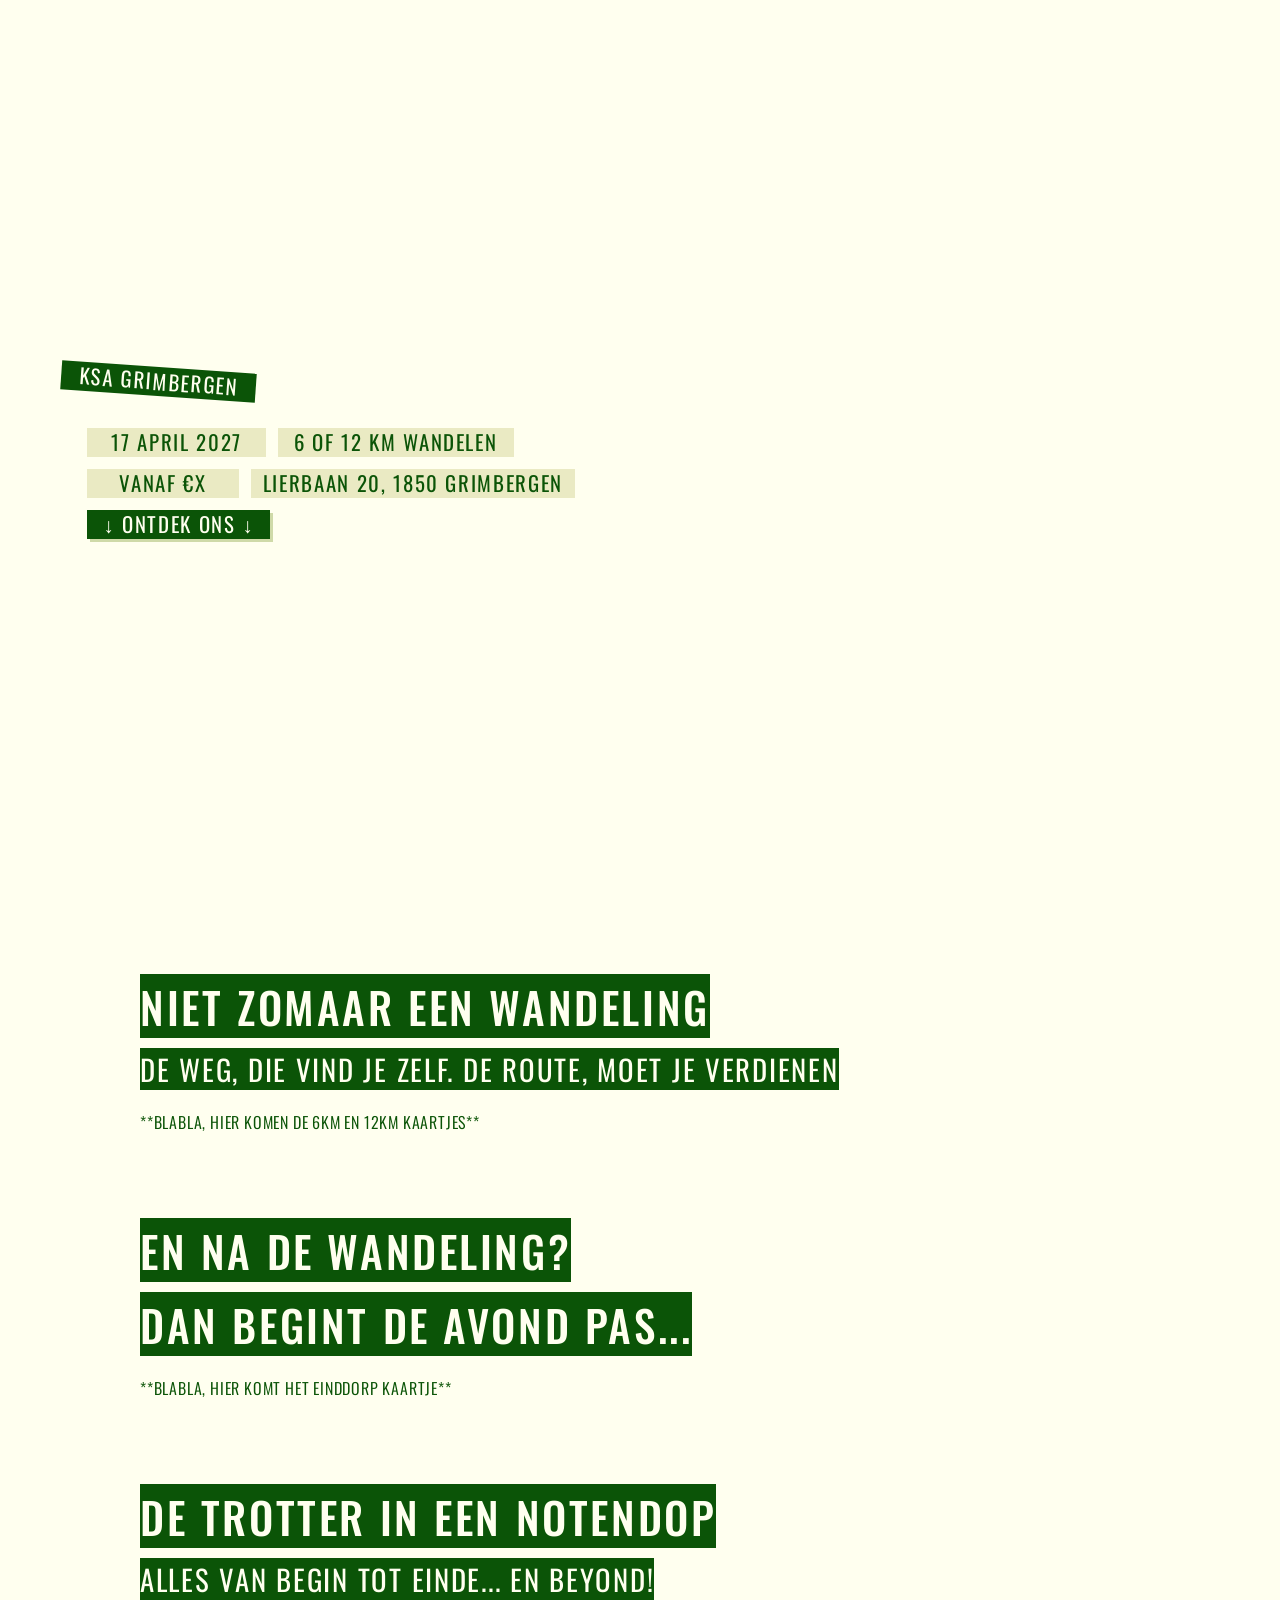
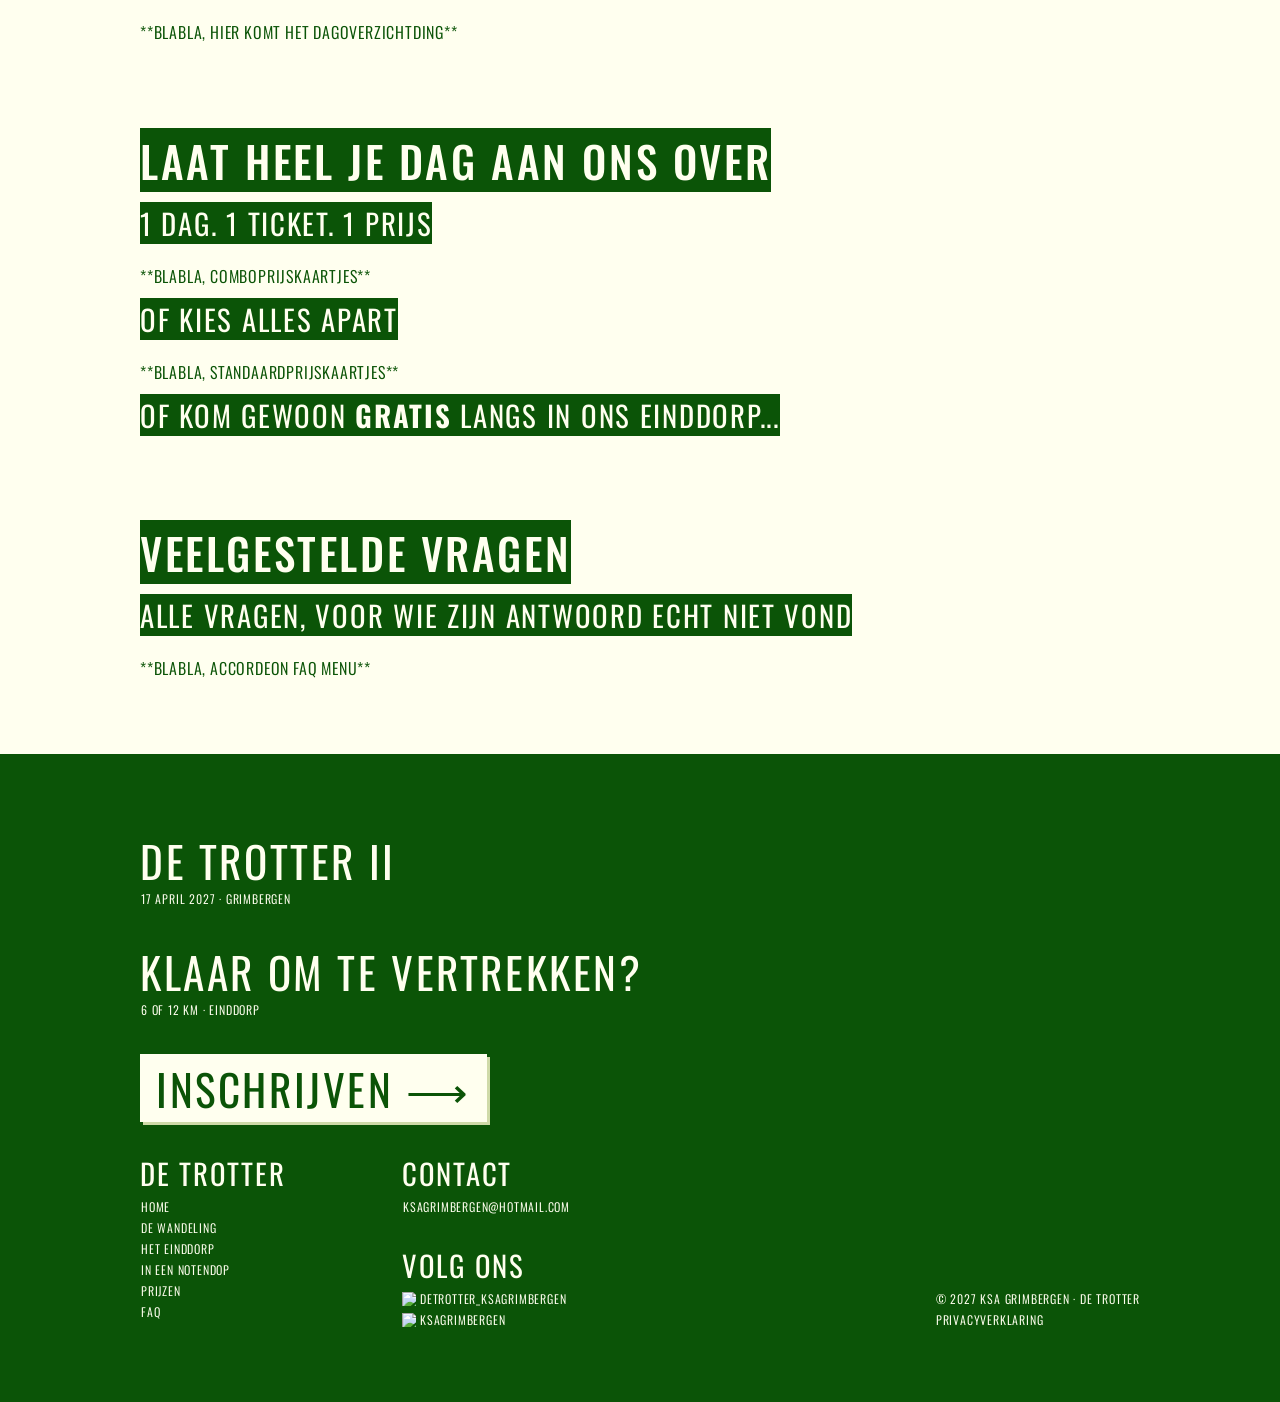
==== home.html @ c436c128 "Update home.html" ====
<!DOCTYPE html>
<html lang="nl">

<head>
	<!-- Google tag (gtag.js) -->
<!--
	<script async src="https://www.googletagmanager.com/gtag/js?id=G-X63PJ9KTJ5"></script>
	<script>
		window.dataLayer = window.dataLayer || [];
		function gtag(){dataLayer.push(arguments);}
		gtag('js', new Date());
		gtag('config', 'G-X63PJ9KTJ5');

		document.addEventListener("click", function (event) {
			const link = event.target.closest("[data-track]");
			if (!link || typeof gtag !== "function") return;
			gtag("event", "button-click", {
				button_name: link.dataset.track, 
				link_url: link.href || "",
				page_path: window.location.pathname
			});
		});
	</script>
-->

	<!-- PostHog analytics --> 
	<script>
    !function(t,e){var o,n,p,r;e.__SV||(window.posthog && window.posthog.__loaded)||(window.posthog=e,e._i=[],e.init=function(i,s,a){function g(t,e){var o=e.split(".");2==o.length&&(t=t[o[0]],e=o[1]),t[e]=function(){t.push([e].concat(Array.prototype.slice.call(arguments,0)))}}p||((p=t.createElement("script")).type="text/javascript",p.crossOrigin="anonymous",p.async=!0,p.src=s.api_host.replace(".i.posthog.com","-assets.i.posthog.com")+"/static/array.js",p.onerror=function(){p=null},(r=t.getElementsByTagName("script")[0]).parentNode.insertBefore(p,r));var u=e;for(void 0!==a?u=e[a]=[]:a="posthog",u.people=u.people||[],Object.defineProperty(u,"toString",{configurable:!0,enumerable:!0,writable:!0,value:function(t){var e="posthog";return"posthog"!==a&&(e+="."+a),t||(e+=" (stub)"),e}}),Object.defineProperty(u.people,"toString",{configurable:!0,enumerable:!0,writable:!0,value:function(){return u.toString(1)+".people (stub)"}}),o="du fu pu gu bu init Vu Gu zu Uu Ku el Wu Xu qu rc oc ac lc uc cc capture getExtension Qu cu fc calculateEventProperties dc register register_once register_for_session unregister unregister_for_session bc Bu gc getFeatureFlag getFeatureFlagPayload getFeatureFlagResult getAllFeatureFlags isFeatureEnabled reloadFeatureFlags updateFlags updateEarlyAccessFeatureEnrollment getEarlyAccessFeatures on onFeatureFlags onSurveysLoaded onSessionId getSurveys getActiveMatchingSurveys onActiveMatchingSurveysChanged renderSurvey displaySurvey cancelPendingSurvey canRenderSurvey canRenderSurveyAsync identify setPersonProperties unsetPersonProperties group resetGroups setPersonPropertiesForFlags resetPersonPropertiesForFlags setGroupPropertiesForFlags resetGroupPropertiesForFlags reset wc shutdown setIdentity clearIdentity get_distinct_id getGroups get_session_id get_session_replay_url alias set_config startSessionRecording stopSessionRecording sessionRecordingStarted captureException addExceptionStep captureLog startExceptionAutocapture stopExceptionAutocapture loadToolbar get_property getSessionProperty mc ec createPersonProfile setInternalOrTestUser yc Su wu opt_in_capturing opt_out_capturing ku has_opted_in_capturing has_opted_out_capturing get_explicit_consent_status is_capturing clear_opt_in_out_capturing Yu debug il Os getPageViewId captureTraceFeedback captureTraceMetric Ou".split(" "),n=0;n<o.length;n++)g(u,o[n]);e._i.push([i,s,a])},e.__SV=1)}(document,window.posthog||[]);
    posthog.init('phc_pk2bWUbnzvvGh9Z8HuQPGtAU9i7Ty2rG9Jwxppvdx5bJ', {
			api_host: 'https://eu.i.posthog.com',
			defaults: '2026-05-30',
			person_profiles: 'identified_only', // or 'always' to create profiles for anonymous users as well
			cookieless_mode: 'on_reject',
			opt_out_capturing_by_default: true,
			})
	</script>

	<meta charset="UTF-8">
	<meta name="viewport" content="width=device-width, initial-scale=1.0">
	<title>Homepage</title>
	<link rel="icon" type="image/x-icon" href="Afbeeldingen/De_Trotter_favicon(2).png">

	<link rel="preconnect" href="https://fonts.googleapis.com">
	<link rel="preconnect" href="https://fonts.gstatic.com" crossorigin>
	<link href="https://fonts.googleapis.com/css2?family=Oswald:wght@200..700&display=swap" rel="stylesheet">

	<link rel="stylesheet" href="styles.css?v=0.5.0">
	<script src="script.js?v=0.5.0" defer></script>
	<script src="cookie-content.js?v=0.5.4" defer></script>
</head>

<body>
	<a class="inschrijven-a header" href="" data-track="inschrijven">
		<button>
			<h2 class="inschrijven header">Inschrijven &#10230;</h2>
		</button>
	</a>

	<div class="hero" id="home">
		<div class="hero-text">
			<div class="hero-titel">
				<img class="trotter-titel" src="Afbeeldingen/De_Trotter_II_titel.png" alt="">
				<h3 class="ksa-grimbergen">KSA Grimbergen</h3>
			</div>
			<div class="hero-info">
				<div class="info-row">
					<h3 class="datum">17 April 2027</h3>
					<h3 class="afstand">6 of 12 km wandelen</h3>
				</div>
				<div class="info-row">
					<h3 class="prijs">vanaf €X</h3>
					<h3 class="adres">Lierbaan 20, 1850 Grimbergen</h3>
				</div>
				<div class="info-row">
					<a class="ontdek-ons-a" href="#wandeling" data-track="ontdek_meer">
							<button>
							<h3 class="ontdek-ons">&#8595; Ontdek ons &#8595;</h3>
						</button>
					</a>
				</div>
			</div>
		</div>
		<img class="hero-illustration" src="Afbeeldingen/De_Trotter_illustration.png" alt="">
	</div>
	
	<div class="outer-container">
		<h2 id="wandeling">Niet zomaar een wandeling</h2>
		<h4>De weg, die vind je zelf. De route, moet je verdienen</h4>
    <p>**blabla, hier komen de 6km en 12km kaartjes**</p>
		<div class="wandeling"></div>
		<div class="spacing"></div>

		<h2 id="einddorp">En na de wandeling?</h2>
    <h2>Dan begint de avond pas...</h2>
		<p>**blabla, hier komt het einddorp kaartje**</p>
		<div class="spacing"></div>

    <h2 id="planning">De trotter in een notendop</h2>
    <h4>Alles van begin tot einde... en beyond!</h4>
    <p>**blabla, hier komt het dagoverzichtding**</p>
    <div class="spacing"></div>

    <h2 id="prijzen">Laat heel je dag aan ons over</h2>
    <h4>1 dag. 1 ticket. 1 prijs</h4>
    <p>**blabla, comboprijskaartjes**</p>
    <h4>Of kies alles apart</h4>
    <p>**blabla, standaardprijskaartjes**</p>
    <h4>Of kom gewoon <span style="font-weight: 800">gratis</span> langs in ons einddorp...</h4>
    <div class="spacing"></div>

    <h2 id="faq">Veelgestelde vragen</h2>
    <h4>Alle vragen, voor wie zijn antwoord echt niet vond</h4>
    <p>**blabla, accordeon FAQ menu**</p>
	</div>

	<div class="footer" id="footer">
		<div class="outer-container">
			<h2 class="footer-title top">De Trotter II</h2>
			<p class="s" style="margin-top: -12px">17 april 2027 &#8729; Grimbergen</p>

      <h2 class="footer-title">Klaar om te vertrekken?</h2>
      <p class="s" style="margin-top: -12px">6 of 12 km &#8729; Einddorp</p>

      <a class="inschrijven-a" href="" data-track="inschrijven" style="margin-top: 36px;">
				<button style="background-color: var(--fill-2);">
					<h2 class="inschrijven">Inschrijven &#10230;</h2>
				</button>
			</a>

			<div class="footer-container">
				<div class="nav-menu">
					<h4>De Trotter</h4>
					<a href="#home">
						<p class="s">Home</p>
					</a>
					<a href="#wandeling">
						<p class="s">De Wandeling</p>
					</a>
					<a href="#einddorp">
						<p class="s">Het Einddorp</p>
					</a>
					<a href="#planning">
						<p class="s">In Een Notendop</p>
					</a>
					<a href="#prijzen">
						<p class="s">Prijzen</p>
					</a>
					<a href="#faq">
						<p class="s">FAQ</p>
					</a>
				</div>
				
				<div class="contact">
					<h4>Contact</h4>
					<a href="mailto:ksagrimbergen@hotmail.com?subject=De Trotter - Contact via website" target="_blank">
						<p class="s">ksagrimbergen@hotmail.com</p>
					</a>
				</div>

				<div class="volg-ons">
					<h4>Volg ons</h4>
					<a href="https://www.instagram.com/detrotter_ksagrimbergen" target="_blank">
						<img class="icon" src="Icons/instagram.png" alt="instagram logo">
						<p class="s" style="display:inline">detrotter_ksagrimbergen</p>
					</a>
					<a href="https://www.facebook.com/ksagrimbergen" target="_blank">
						<img class="icon" src="Icons/facebook.png" alt="facebook logo">
						<p class="s" style="display:inline">ksagrimbergen</p>
					</a>
				</div>

				<div class="footnote">
					<p class="s" style="margin-top: 0">&#169; 2027 KSA Grimbergen &#8729; De Trotter</p>
					<a href="https://occaaa.github.io/de-trotter/privacyverklaring" target="">
						<p class="s">privacyverklaring</p>
					</a>
				<!--
					<a href="https://www.ksagrimbergen.be" target="_blank">
						<p class="s">ksagrimbergen.be</p>
					</a>
				
					<a href="https://occaaa.github.io/de-trotter/" target="">
						<p class="s">detrotter.be/teaserpage</p>
					</a>
				-->
				</div>
			</div>
		</div>
	</div>

	<div class="cookie-banner" id="cookie-banner" role="dialog" aria-labelledby="cookie-titel" aria-describedby="cookie-description" hidden>
		<div class="cookie-banner_content">
			<h3 class="cookie-titel" id="cookie-titel">Tijd voor cookies!</h3>
			<p class="s" id="cookie-description">
				Met jouw toestemming gebruiken we PostHog om websitebezoeken en interacties te meten en zo een betere ervaring te bieden aan iedereen.
			</p>
			<a href="privacy.html"><p class="s">Lees onze privacyverklaring &#10230;</p></a>
			<div class="cookie-banner_actions">
				<button class="cookie-accept" id="cookie-accept">
					<h3>Alles aanvaarden</h3>
				</button>
				<button class="cookie-reject" id="cookie-reject">
					<h3>Weigeren</h3>
				</button>
			</div>
		</div>
	</div>
</body>
</html>
---- styles.css ----
:root {
  font-size: clamp(14px, 2vw, 16px);

  --fill-1: #ffffff;
  --fill-2: #ffffef;
  --fill-3: #EAEAC3;

  --text-1: #202020;
  --text-2: #404040;
  --text-3: #808080;
  --text-4: #B0B0B0;
  --text-5: #D0D0D0;

  --accent-1: #0B5407;
  --accent-2: #cfdaa8;

  --trans-time-slow: 600ms ease-in-out;
  --trans-time-med: 300ms ease-in-out;
  --trans-time-fast: 200ms ease-in-out;

  /* Fluid font sizes using clamp() */
  --font-size-s: clamp(0.65rem, 1.5vw, 0.75rem);
  --font-size-p: clamp(0.9rem, 2vw, 1rem);
  --font-size-h6: clamp(1.1rem, 3vw, 1.333rem);
  --font-size-h5: clamp(1.4rem, 4vw, 1.777rem);
  --font-size-h4: clamp(1.3rem, 4vw, 1.8rem);
  --font-size-h3: clamp(1.1rem, 2.4vw, 1.3rem);
  --font-size-h2: clamp(1.9rem, 5vw, 2.7rem);
  --font-size-h1: clamp(3rem, 8vw, 5rem);

  /* Letter spacing */
  --letter-spacing-s: 0.03rem;
  --letter-spacing-p: 0.05rem;
  --letter-spacing-h6: 0.07rem;
  --letter-spacing-h5: 0.06rem;
  --letter-spacing-h4: 0.06em;
  --letter-spacing-h3: 0.08em;
  --letter-spacing-h2: 0.06em;
  --letter-spacing-h1: 0.02rem;

  /* Line heights */
  --line-height-s: 1.4;
  --line-height-p: 1.6;
  --line-height-h6: 1.3;
  --line-height-h5: 1.3;
  --line-height-h4: 1.2;
  --line-height-h3: 1.2;
  --line-height-h2: 1.2;
  --line-height-h1: 1.1;
}

html {
  scroll-behavior: smooth;
}

body {
	margin: 0;
	background-color: #ffffef;
}

.outer-container {
	position: relative;
	width: 80vw;
	min-height: 100px;
	max-width: 1000px;
	margin: 0 auto;
	padding: 64px 0;
}

h2, h4 {
	display: block;
}

h2 {
	display: inline;
	width: fit-content;
	font-family: 'Oswald';
	font-weight: 500;
	font-size: var(--font-size-h2);
	letter-spacing: var(--letter-spacing-h2);
	color: var(--fill-2);
	background-color: var(--accent-1);
	text-transform: uppercase;
}

h3 {
  display: block;
  width: fit-content;
  font-family: 'Oswald', sans-serif;
  font-weight: 400;
  font-size: var(--font-size-h3);
  letter-spacing: var(--letter-spacing-h3);
  line-height: var(--line-height-h3);
  margin: 0;
  color: var(--accent-1);
  background-color: var(--fill-3);
  text-transform: uppercase;
}

h4, button, #days, #hours, #minutes {
	display: inline;
	width: fit-content;
	font-family: 'Oswald';
	font-weight: 400;
	font-size: var(--font-size-h4);
	letter-spacing: var(--letter-spacing-h4);
	color: var(--fill-2);
	background-color: var(--accent-1);
	text-transform: uppercase;
}

h2::before, h4::before,
h2::after, h4::after {
  content: "";
  display: block;
	margin-bottom: 10px;
}

button {
	border: none;
	cursor: pointer;
	transition: var(--trans-time-fast);
	padding: 2px 16px;
	box-shadow: 3px 3px 0 var(--accent-2);
}

button:hover {
	transform: translate(3px, 3px);
	box-shadow: 1px 1px;
}

a {
	display: block;
	width: fit-content;
	text-decoration: none;
	border: none;
}

p {
	display: block;
	width: fit-content;
	font-family: 'Oswald';
	font-weight: 350;
	font-size: var(--font-size-p);
	letter-spacing: var(--letter-spacing-p);
	margin: 0;
	margin-top: 20px;
	margin-bottom: 10px;
	color: var(--accent-1);
	text-transform: uppercase;
}

p.s {
	font-size: var(--font-size-s);
	margin-top: -6px;
	margin-left: 1px;
}

.icon {
	width: 14px;
	height: 14px;
}

.spacing {
	width: 100%;
	height: 64px;
}

@media (max-width: 500px) {
	.spacing {
		height: 48px;
	}
}

.hero {
	position: relative;
	display: grid;
	grid-template-columns: 3fr 2fr;
	width: 100vw;
	min-height: calc(100svh);
	max-width: 1800px;
	max-height: 60vw;
	margin: auto;
}

@media (max-width: 1200px) {
	.hero {
		grid-template-columns: 1fr 1fr;
	}
}

@media (max-width: 800px) {
	.hero {
		grid-template-columns: 1fr;
		max-height: 180vw;
	}
}

.hero-text {
	margin: auto 8%;
	align-self: center;
}

.hero-titel {
	width: 120%;
	height: auto;
}

@media (max-width: 800px) {
	.hero-titel {
		width: 100%;
	}

	.hero-text {
		align-self: end;
		margin-bottom: -120px;
	}
}

.trotter-titel {
	width: 100%;
	height: auto;
}

.ksa-grimbergen {
	rotate: 4deg;
	padding: 2px 18px;
	margin-top: -12px;
	margin-right: 10%;
	justify-self: right;
	color: var(--fill-2);
	background-color: var(--accent-1);
}

.hero-info {
	display: grid;
	grid-template-columns: max-content;
	gap: 12px;
	margin-left: 4%;
	margin-top: 32px;
	align-items: center;
	justify-content: left;
}

.info-row {
	display: grid;
	grid-template-columns: max-content max-content;
	gap: 12px;
}

@media (max-width: 1200px) {
	.info-row {
		grid-template-columns: max-content;
	}
}

.datum, .afstand, .prijs, .adres {
	flex: 0 0 auto;
	width: max-content;
	color: var(--accent-1);
	background-color: var(--fill-3);
}

.datum {
	padding: 2px 24px;
}

.afstand {
	padding: 2px 16px;
	/*color: transparent;			/*moet in de finale versie weg*/
	/*user-select: none;			/*finale: weg*/
}

.prijs {
	padding: 2px 32px;
	/*color: transparent;			/*moet in de finale versie weg*/
	/*user-select: none;			/*finale: weg*/
}

.adres {
	padding: 2px 12px;
}

.ontdek-ons {
	margin: 0;
	letter-spacing: var(--letter-spacing-h3);
	color: var(--fill-2);
	background-color: var(--accent-1);
}

/*.ontdek-ons-a {
	position: absolute;
	justify-self: center;
	bottom: 8px;
}*/

.hero-illustration {
	z-index: -1;
	width: 100%;
	margin-right: 0;
	margin-left: auto;
	margin-bottom: 0;
	margin-top: auto;
}

#start, #home, #wandeling, #einddorp, #planning, #prijzen, #faq {
	scroll-margin-top: 80px;
}

.volg-ons a {
	display: flex;
	align-items: center;
	column-gap: 4px;
	margin-top: -6px;
	margin-bottom: 10px;
}

.volg-ons p {
	margin: 0 !important
}

.footer{
	position: relative;
	width: 100vw;
	min-height: 100px;
	margin: 0;
	background-color: var(--accent-1);
	color: var(--fill-2) !important;
}

.footer * {
	color: var(--fill-2) !important;
}

@media (max-width: 500px) {
	.outer-container.footer {
		padding: 0;
	}
}

.footer-title {
	font-weight: 400;
}

h2.footer-title::before {
	margin-top: 32px;
}

h2.footer-title.top::before {
	margin-top: 0;
}

.footer-container {
	margin-top: 32px;
	display: grid;
  grid-template-columns: 1fr 1fr 2fr;
	grid-template-rows: 1fr 1fr; /*moet 1fr 1fr zijn bij finale*/
	column-gap: 24px;
	row-gap: 0;       /*moet 24px zijn bij finale versie*/
}

h2.inschrijven {
	color: var(--accent-1) !important;
	background-color: var(--fill-2);
	font-weight: 400;
}

h2.inschrijven.header {
	color: var(--fill-2) !important;
	background-color: var(--accent-1);
}

.inschrijven-a.header {
	position: fixed;
	top: 16px;
	right: 32px;
	opacity: 0; 
	pointer-events: none;
	transform-origin: right top;
	transform: scale(0.6);
	box-shadow: 6px 6px 12px rgba(0, 0, 0, 0.2);
	transition: opacity var(--trans-time-fast);
	z-index: 999;
}

.inschrijven-a.header.is-visible {
  opacity: 1;
  pointer-events: auto;
}

h2.inschrijven::before, h2.inschrijven::after {
	margin-bottom: 0;
}

.nav-menu {
	/*display: none;		/*moet bij finale weg*/

	grid-column: 1;		/*moet wel bij finale*/
	grid-row: 1 / 3;
/**/
	margin-top: -12px;
}

.contact {
	grid-column: 2;   /*finale: moet 1 zijn*/
	grid-row: 1;      /*finale: moet 2 zijn*/
	margin-top: -12px;
}

.volg-ons {
	grid-column: 2;
	grid-row: 2;
	margin-top: -12px;
}

.footnote {
	grid-column: 3;
	grid-row: 2;
	align-self: end;
	justify-self: right;
	justify-items: right;
}

@media (max-width: 1000px) {
	.footer-container {
		grid-template-columns: 1fr 1fr;
		grid-template-rows: auto auto auto;
	}

	.footnote {
		grid-column: 1 / 3;
		grid-row: 3;
		justify-self: left;
		justify-items: left;
	}
}

@media (max-width: 500px) {
	.footer-container {
		grid-template-columns: 1fr;
		grid-template-rows: auto auto auto auto;
		row-gap: 12px;
	}	

	.nav-menu, .contact, .volg-ons, .footnote{
		grid-column: auto;
		grid-row: auto;
	}
}

.cookie-banner {
	position: fixed;
	z-index: 999;
	right: 32px;
	bottom: 16px;
	width: min(calc(100vw - 2*32px), 400px);
	display: flex;
	justify-content: center;
	box-shadow: 6px 6px 12px rgba(0, 0, 0, 0.15);
}

.cookie-banner[hidden] {
	display: none;
	pointer-events: none;
}

.cookie-banner_content {
	padding: 16px 24px;
	background-color: var(--accent-1);
	color: var(--fill-2);
}

.cookie-banner h2, .cookie-banner h3 {
	background-color: transparent;
	color: var(--fill-2);
}

.cookie-titel {
	transform: scale(1.20);
	transform-origin: left bottom;
	margin-top: 8px;
}

.cookie-banner p {
	margin-top: 12px;
	color: var(--fill-2);
}

.cookie-banner_actions {
	display: flex;
	flex-wrap: wrap;
	gap: 12px;
	margin-top: 16px;
}

.cookie-banner button.cookie-accept {
	background-color: var(--fill-2);
}

.cookie-banner button.cookie-accept h3 {
	color: var(--accent-1);
}

.cookie-banner button.cookie-reject {
	border: 1px solid var(--accent-2)
}
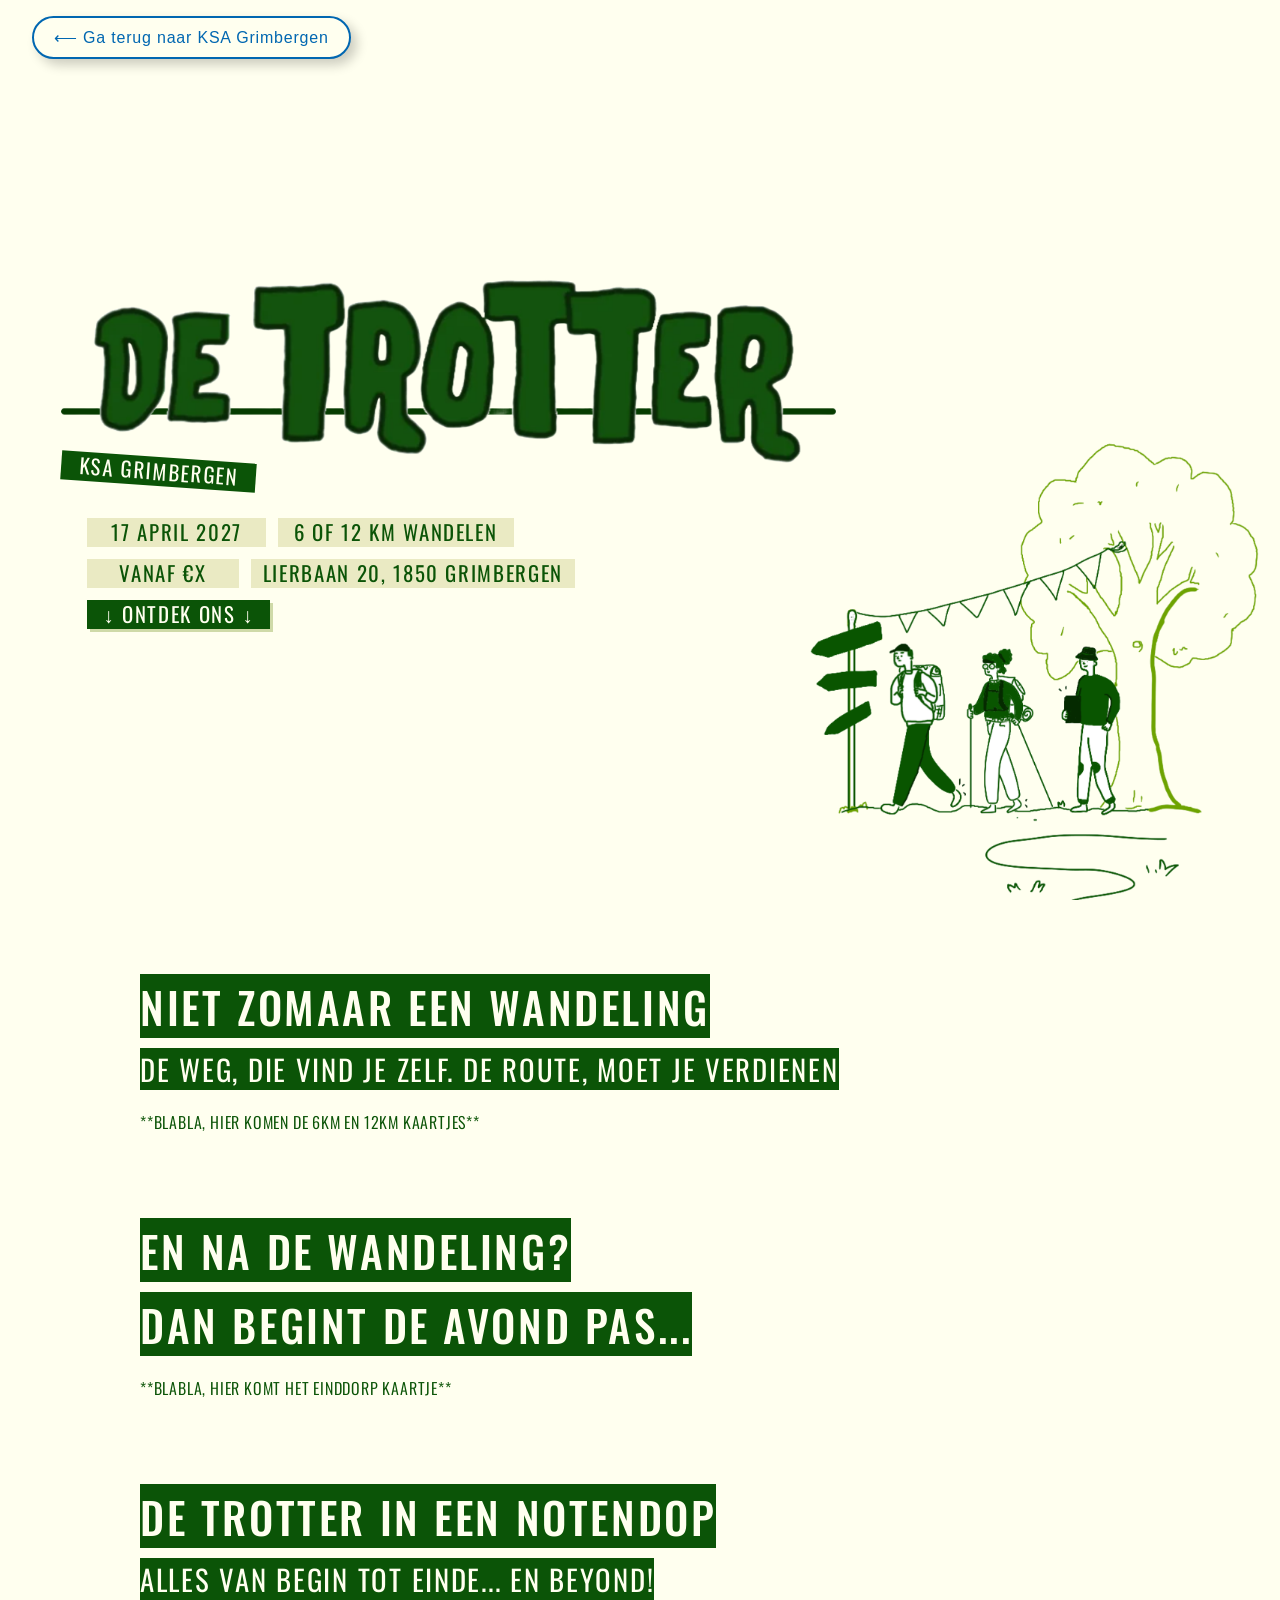
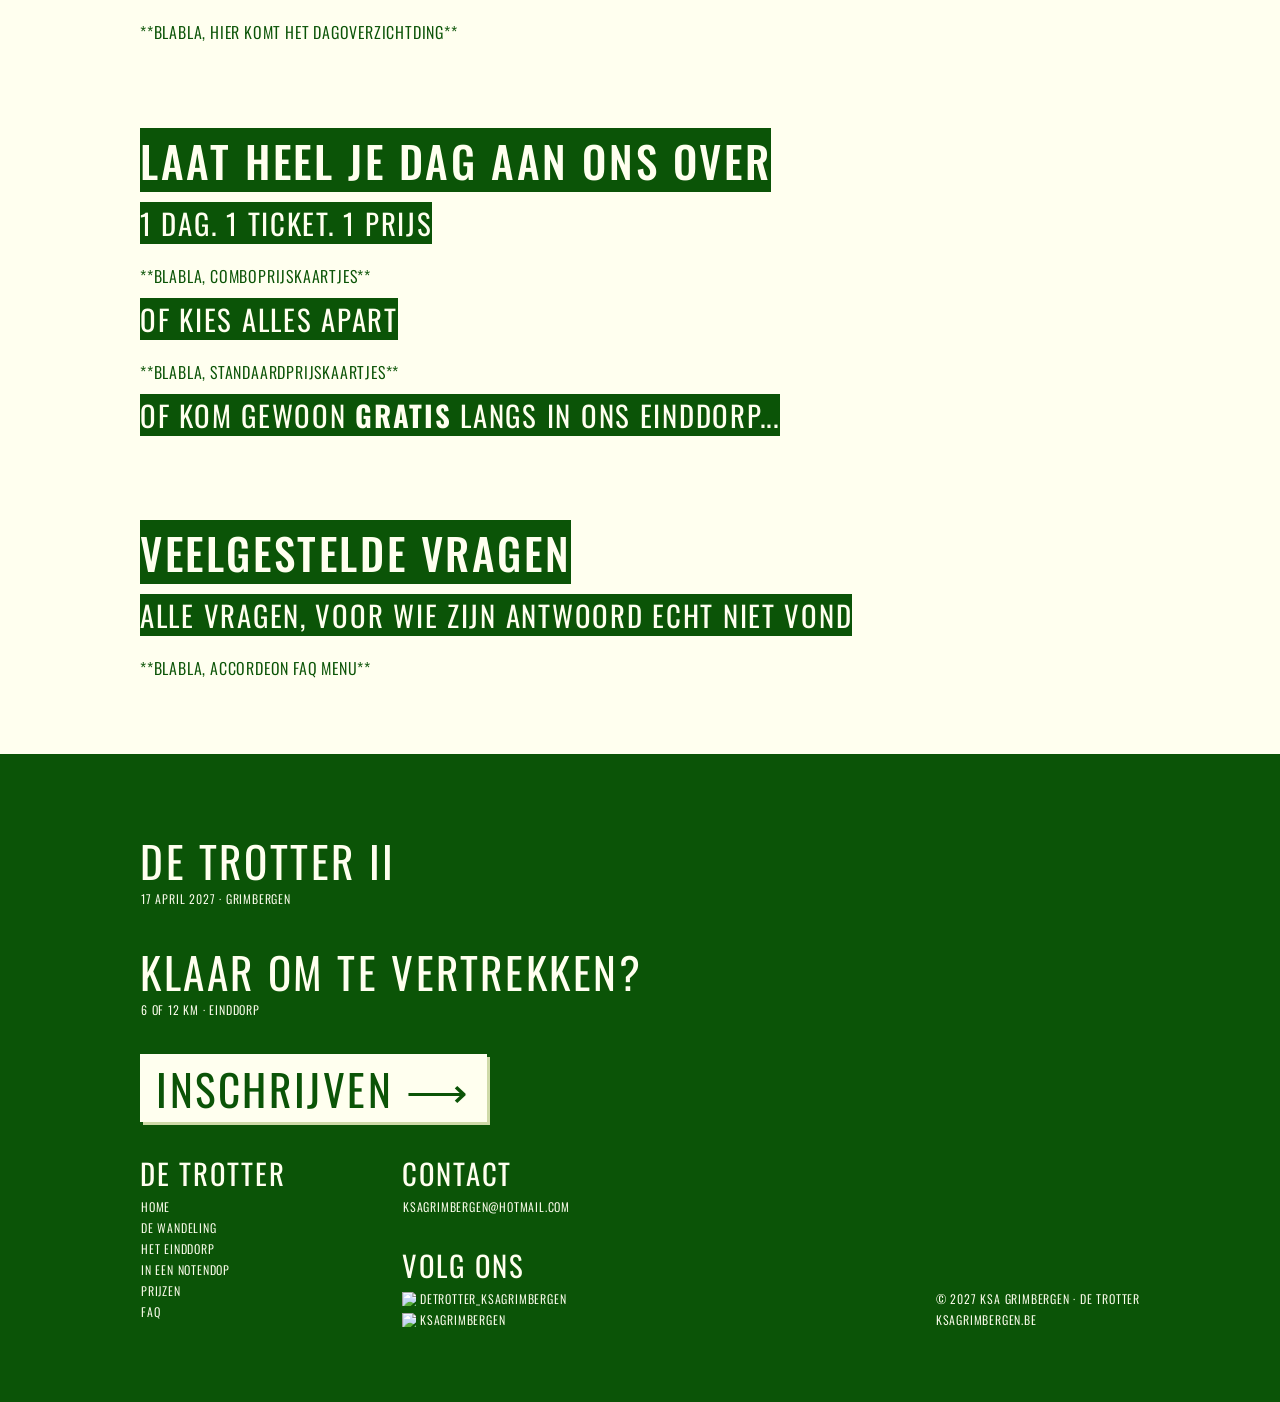
==== commit 3c958546: "Update home.html" ====
--- a/home.html
+++ b/home.html
@@ -1,40 +1,7 @@
 <!DOCTYPE html>
 <html lang="nl">
 
-<head>
-	<!-- Google tag (gtag.js) -->
-<!--
-	<script async src="https://www.googletagmanager.com/gtag/js?id=G-X63PJ9KTJ5"></script>
-	<script>
-		window.dataLayer = window.dataLayer || [];
-		function gtag(){dataLayer.push(arguments);}
-		gtag('js', new Date());
-		gtag('config', 'G-X63PJ9KTJ5');
-
-		document.addEventListener("click", function (event) {
-			const link = event.target.closest("[data-track]");
-			if (!link || typeof gtag !== "function") return;
-			gtag("event", "button-click", {
-				button_name: link.dataset.track, 
-				link_url: link.href || "",
-				page_path: window.location.pathname
-			});
-		});
-	</script>
--->
-
-	<!-- PostHog analytics --> 
-	<script>
-    !function(t,e){var o,n,p,r;e.__SV||(window.posthog && window.posthog.__loaded)||(window.posthog=e,e._i=[],e.init=function(i,s,a){function g(t,e){var o=e.split(".");2==o.length&&(t=t[o[0]],e=o[1]),t[e]=function(){t.push([e].concat(Array.prototype.slice.call(arguments,0)))}}p||((p=t.createElement("script")).type="text/javascript",p.crossOrigin="anonymous",p.async=!0,p.src=s.api_host.replace(".i.posthog.com","-assets.i.posthog.com")+"/static/array.js",p.onerror=function(){p=null},(r=t.getElementsByTagName("script")[0]).parentNode.insertBefore(p,r));var u=e;for(void 0!==a?u=e[a]=[]:a="posthog",u.people=u.people||[],Object.defineProperty(u,"toString",{configurable:!0,enumerable:!0,writable:!0,value:function(t){var e="posthog";return"posthog"!==a&&(e+="."+a),t||(e+=" (stub)"),e}}),Object.defineProperty(u.people,"toString",{configurable:!0,enumerable:!0,writable:!0,value:function(){return u.toString(1)+".people (stub)"}}),o="du fu pu gu bu init Vu Gu zu Uu Ku el Wu Xu qu rc oc ac lc uc cc capture getExtension Qu cu fc calculateEventProperties dc register register_once register_for_session unregister unregister_for_session bc Bu gc getFeatureFlag getFeatureFlagPayload getFeatureFlagResult getAllFeatureFlags isFeatureEnabled reloadFeatureFlags updateFlags updateEarlyAccessFeatureEnrollment getEarlyAccessFeatures on onFeatureFlags onSurveysLoaded onSessionId getSurveys getActiveMatchingSurveys onActiveMatchingSurveysChanged renderSurvey displaySurvey cancelPendingSurvey canRenderSurvey canRenderSurveyAsync identify setPersonProperties unsetPersonProperties group resetGroups setPersonPropertiesForFlags resetPersonPropertiesForFlags setGroupPropertiesForFlags resetGroupPropertiesForFlags reset wc shutdown setIdentity clearIdentity get_distinct_id getGroups get_session_id get_session_replay_url alias set_config startSessionRecording stopSessionRecording sessionRecordingStarted captureException addExceptionStep captureLog startExceptionAutocapture stopExceptionAutocapture loadToolbar get_property getSessionProperty mc ec createPersonProfile setInternalOrTestUser yc Su wu opt_in_capturing opt_out_capturing ku has_opted_in_capturing has_opted_out_capturing get_explicit_consent_status is_capturing clear_opt_in_out_capturing Yu debug il Os getPageViewId captureTraceFeedback captureTraceMetric Ou".split(" "),n=0;n<o.length;n++)g(u,o[n]);e._i.push([i,s,a])},e.__SV=1)}(document,window.posthog||[]);
-    posthog.init('phc_pk2bWUbnzvvGh9Z8HuQPGtAU9i7Ty2rG9Jwxppvdx5bJ', {
-			api_host: 'https://eu.i.posthog.com',
-			defaults: '2026-05-30',
-			person_profiles: 'identified_only', // or 'always' to create profiles for anonymous users as well
-			cookieless_mode: 'on_reject',
-			opt_out_capturing_by_default: true,
-			})
-	</script>
-
+<head></head>
 	<meta charset="UTF-8">
 	<meta name="viewport" content="width=device-width, initial-scale=1.0">
 	<title>Homepage</title>
@@ -44,12 +11,17 @@
 	<link rel="preconnect" href="https://fonts.gstatic.com" crossorigin>
 	<link href="https://fonts.googleapis.com/css2?family=Oswald:wght@200..700&display=swap" rel="stylesheet">
 
-	<link rel="stylesheet" href="styles.css?v=0.5.0">
-	<script src="script.js?v=0.5.0" defer></script>
-	<script src="cookie-content.js?v=0.5.4" defer></script>
+	<link rel="stylesheet" href="styles.css?v=0.6.0">
+	<script src="script.js?v=0.6.0" defer></script>
 </head>
 
 <body>
+	<a class="ksa_retour header" href="https://www.ksagrimbergen.be" data-track="ksa_retour">
+		<button class="ksa_retour header">
+			<p class="ksa_retour header">&#10229; Ga terug naar KSA Grimbergen</p>
+		</button>
+	</a>
+
 	<a class="inschrijven-a header" href="" data-track="inschrijven">
 		<button>
 			<h2 class="inschrijven header">Inschrijven &#10230;</h2>
@@ -171,14 +143,15 @@
 
 				<div class="footnote">
 					<p class="s" style="margin-top: 0">&#169; 2027 KSA Grimbergen &#8729; De Trotter</p>
+				<!--
 					<a href="https://occaaa.github.io/de-trotter/privacyverklaring" target="">
 						<p class="s">privacyverklaring</p>
 					</a>
-				<!--
+				-->
 					<a href="https://www.ksagrimbergen.be" target="_blank">
 						<p class="s">ksagrimbergen.be</p>
 					</a>
-				
+				<!--
 					<a href="https://occaaa.github.io/de-trotter/" target="">
 						<p class="s">detrotter.be/teaserpage</p>
 					</a>
--- a/styles.css
+++ b/styles.css
@@ -13,6 +13,7 @@
 
   --accent-1: #0B5407;
   --accent-2: #cfdaa8;
+	--accent-3: #0167b1;
 
   --trans-time-slow: 600ms ease-in-out;
   --trans-time-med: 300ms ease-in-out;
@@ -109,11 +110,11 @@
 	text-transform: uppercase;
 }
 
-h2::before, h4::before,
-h2::after, h4::after {
+h2:not(.ksa_retour)::before, h4::before,
+h2:not(.ksa_retour)::after, h4::after {
   content: "";
   display: block;
-	margin-bottom: 10px;
+  margin-bottom: 10px;
 }
 
 button {
@@ -448,6 +449,43 @@
 	}
 }
 
+a.ksa_retour.header {
+	position: fixed;
+	top: 16px;
+	left: 32px;
+	transition: opacity var(--trans-time-fast);
+	z-index: 999;
+}
+
+button.ksa_retour.header {
+	background-color: var(--fill-2);
+	border: solid 2px var(--accent-3);
+	border-radius: 40px;
+	padding: 10px 20px;
+	box-shadow: 6px 6px 12px rgba(0, 0, 0, 0.2);
+}
+
+button.ksa_retour.header:hover {
+	background-color: var(--accent-3);
+	transform: none;
+	box-shadow: 6px 6px 12px rgba(0, 0, 0, 0.2);
+}
+
+p.ksa_retour.header {
+	font-family: "Source Sans Pro", sans-serif;
+	font-style: normal;
+	font-size: var(--font-size-p);
+	letter-spacing: var(--letter-spacing-p);
+	font-weight: 500;
+	text-transform: none;
+	color: var(--accent-3);
+	margin: 0;
+}
+
+button.ksa_retour.header:hover p{
+	color: var(--fill-2);
+}
+
 .cookie-banner {
 	position: fixed;
 	z-index: 999;
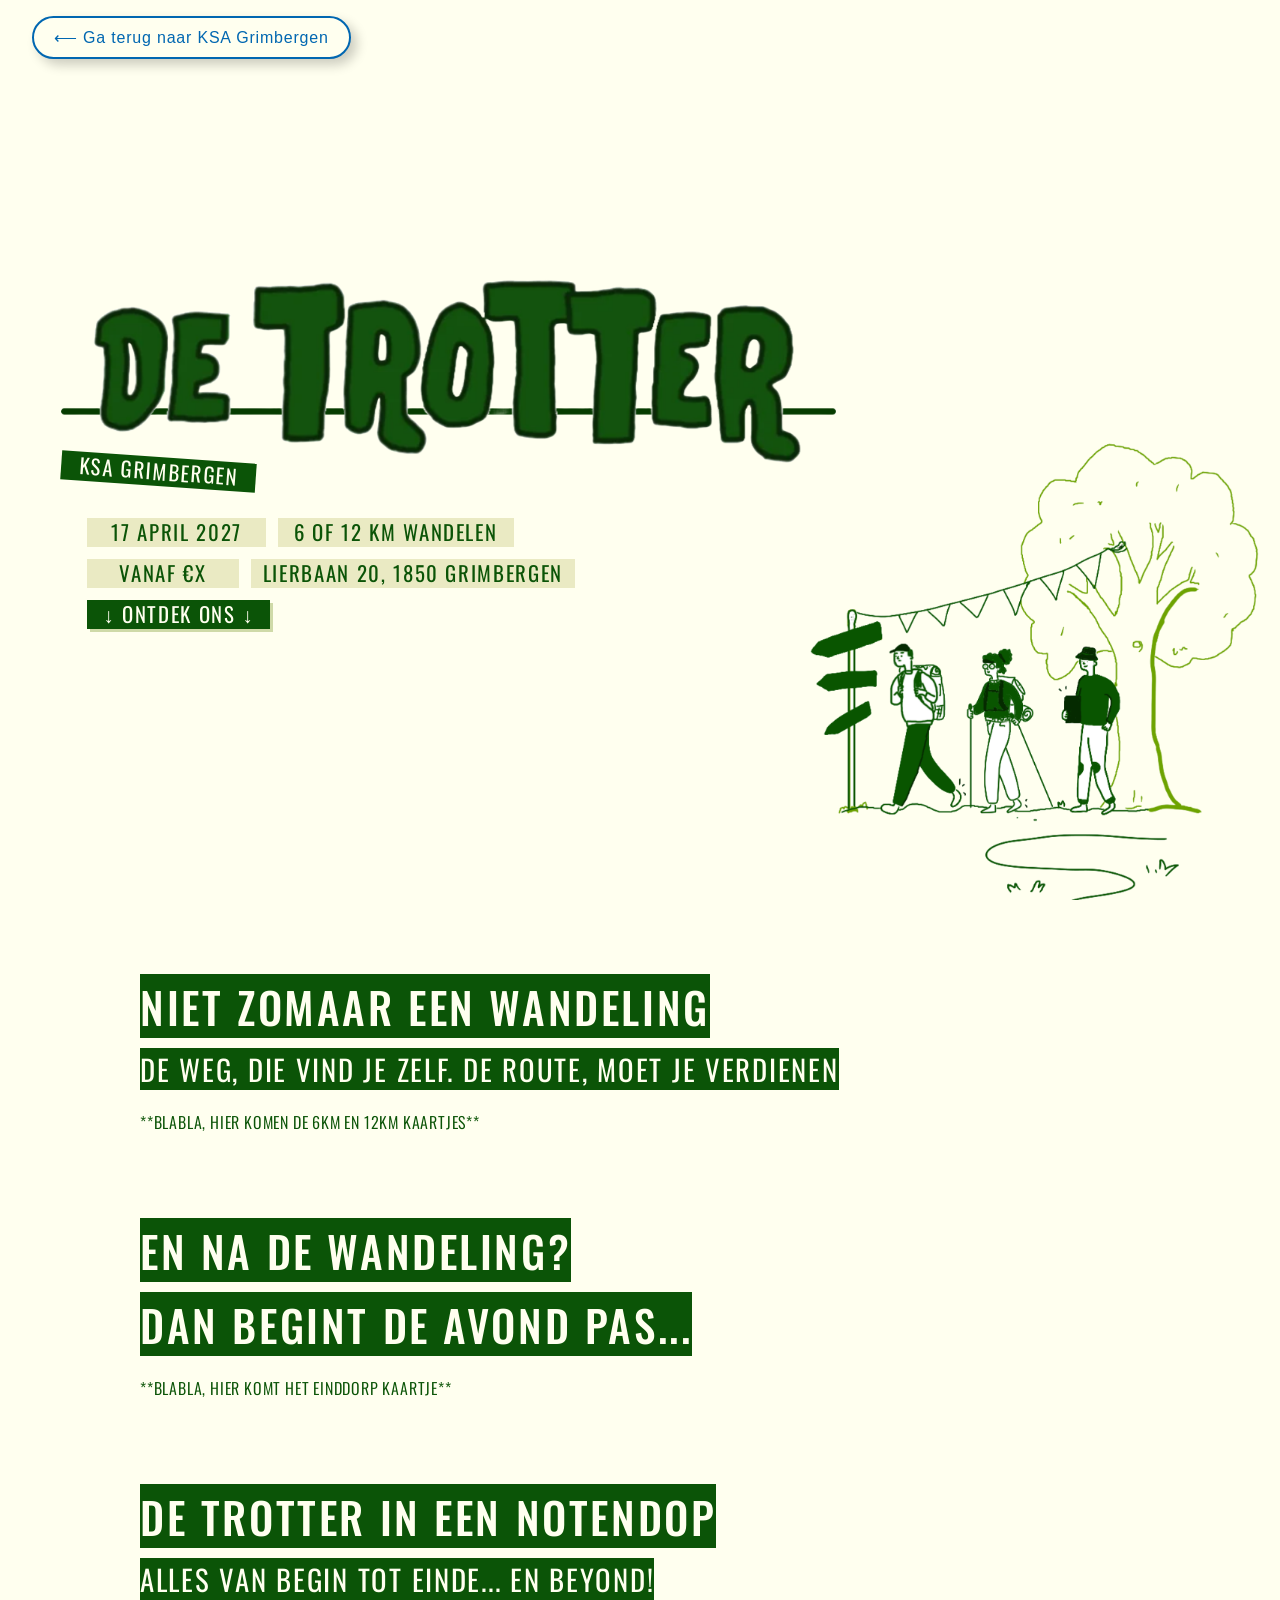
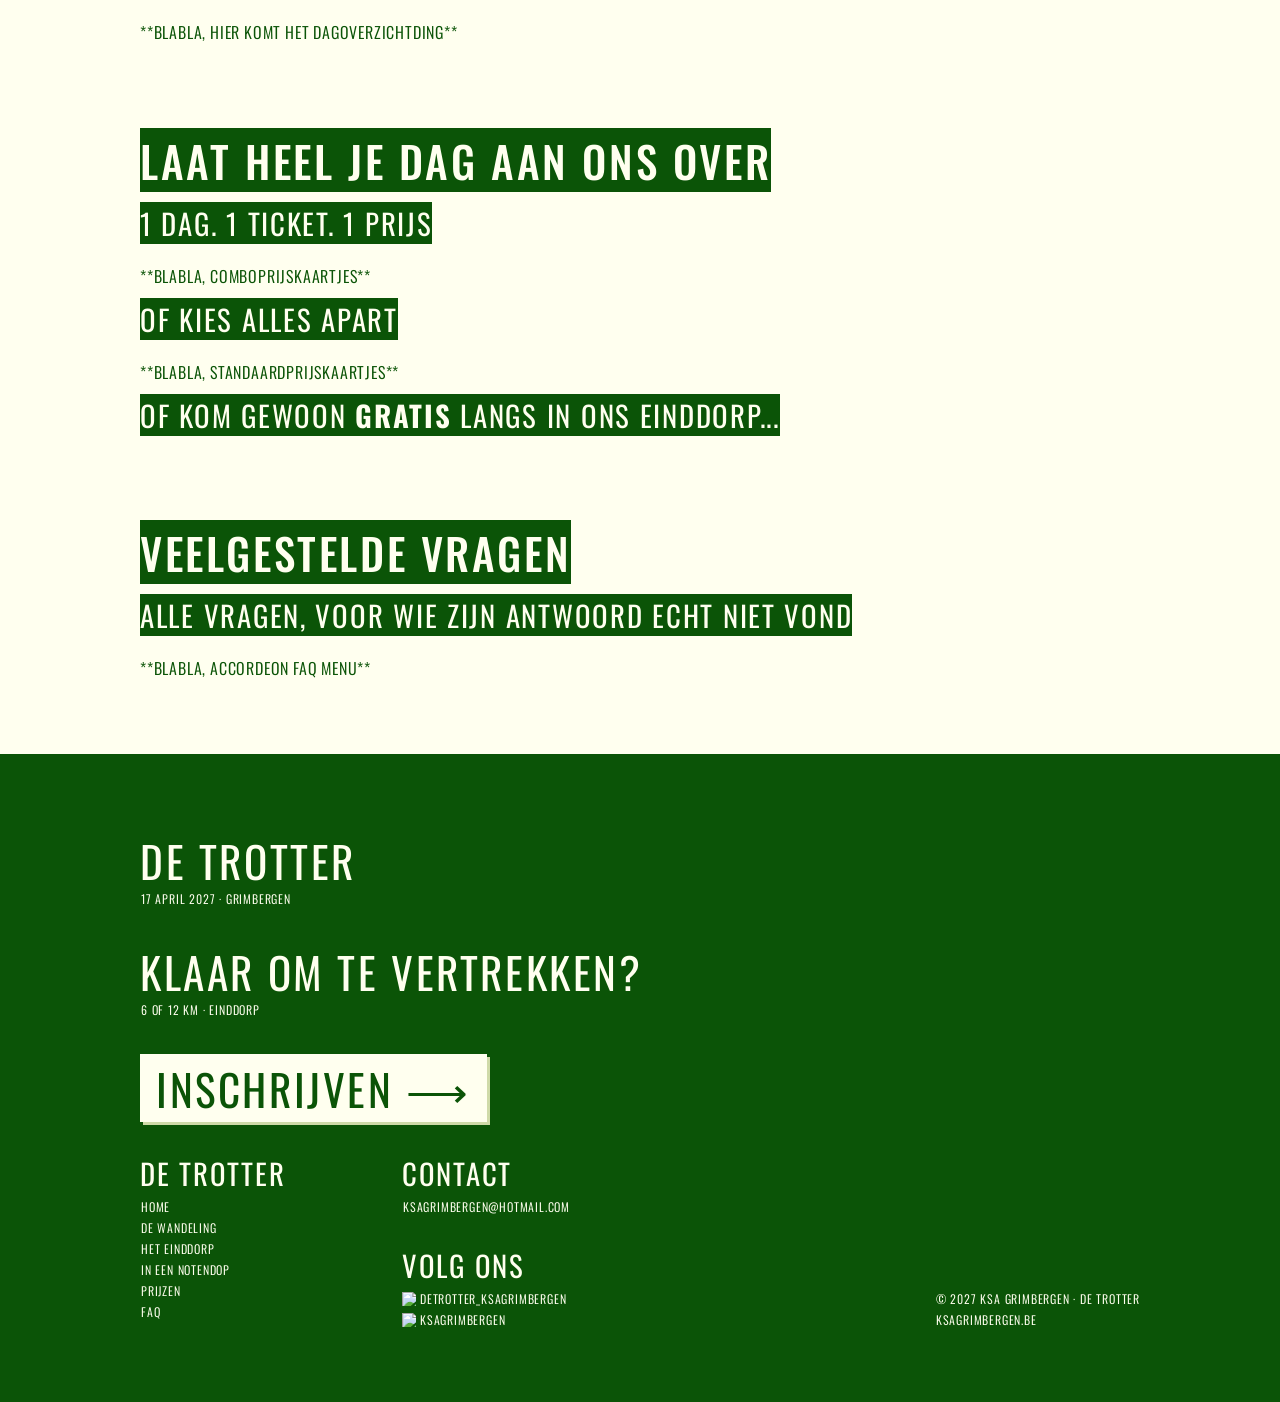
==== commit fc3a8c71: "Update home.html" ====
--- a/home.html
+++ b/home.html
@@ -11,7 +11,7 @@
 	<link rel="preconnect" href="https://fonts.gstatic.com" crossorigin>
 	<link href="https://fonts.googleapis.com/css2?family=Oswald:wght@200..700&display=swap" rel="stylesheet">
 
-	<link rel="stylesheet" href="styles.css?v=0.6.0">
+	<link rel="stylesheet" href="styles.css?v=0.6.1">
 	<script src="script.js?v=0.6.0" defer></script>
 </head>
 
@@ -87,7 +87,7 @@
 
 	<div class="footer" id="footer">
 		<div class="outer-container">
-			<h2 class="footer-title top">De Trotter II</h2>
+			<h2 class="footer-title top">De Trotter</h2>
 			<p class="s" style="margin-top: -12px">17 april 2027 &#8729; Grimbergen</p>
 
       <h2 class="footer-title">Klaar om te vertrekken?</h2>
--- a/styles.css
+++ b/styles.css
@@ -305,7 +305,7 @@
 }
 
 #start, #home, #wandeling, #einddorp, #planning, #prijzen, #faq {
-	scroll-margin-top: 80px;
+	scroll-margin-top: 100px;
 }
 
 .volg-ons a {
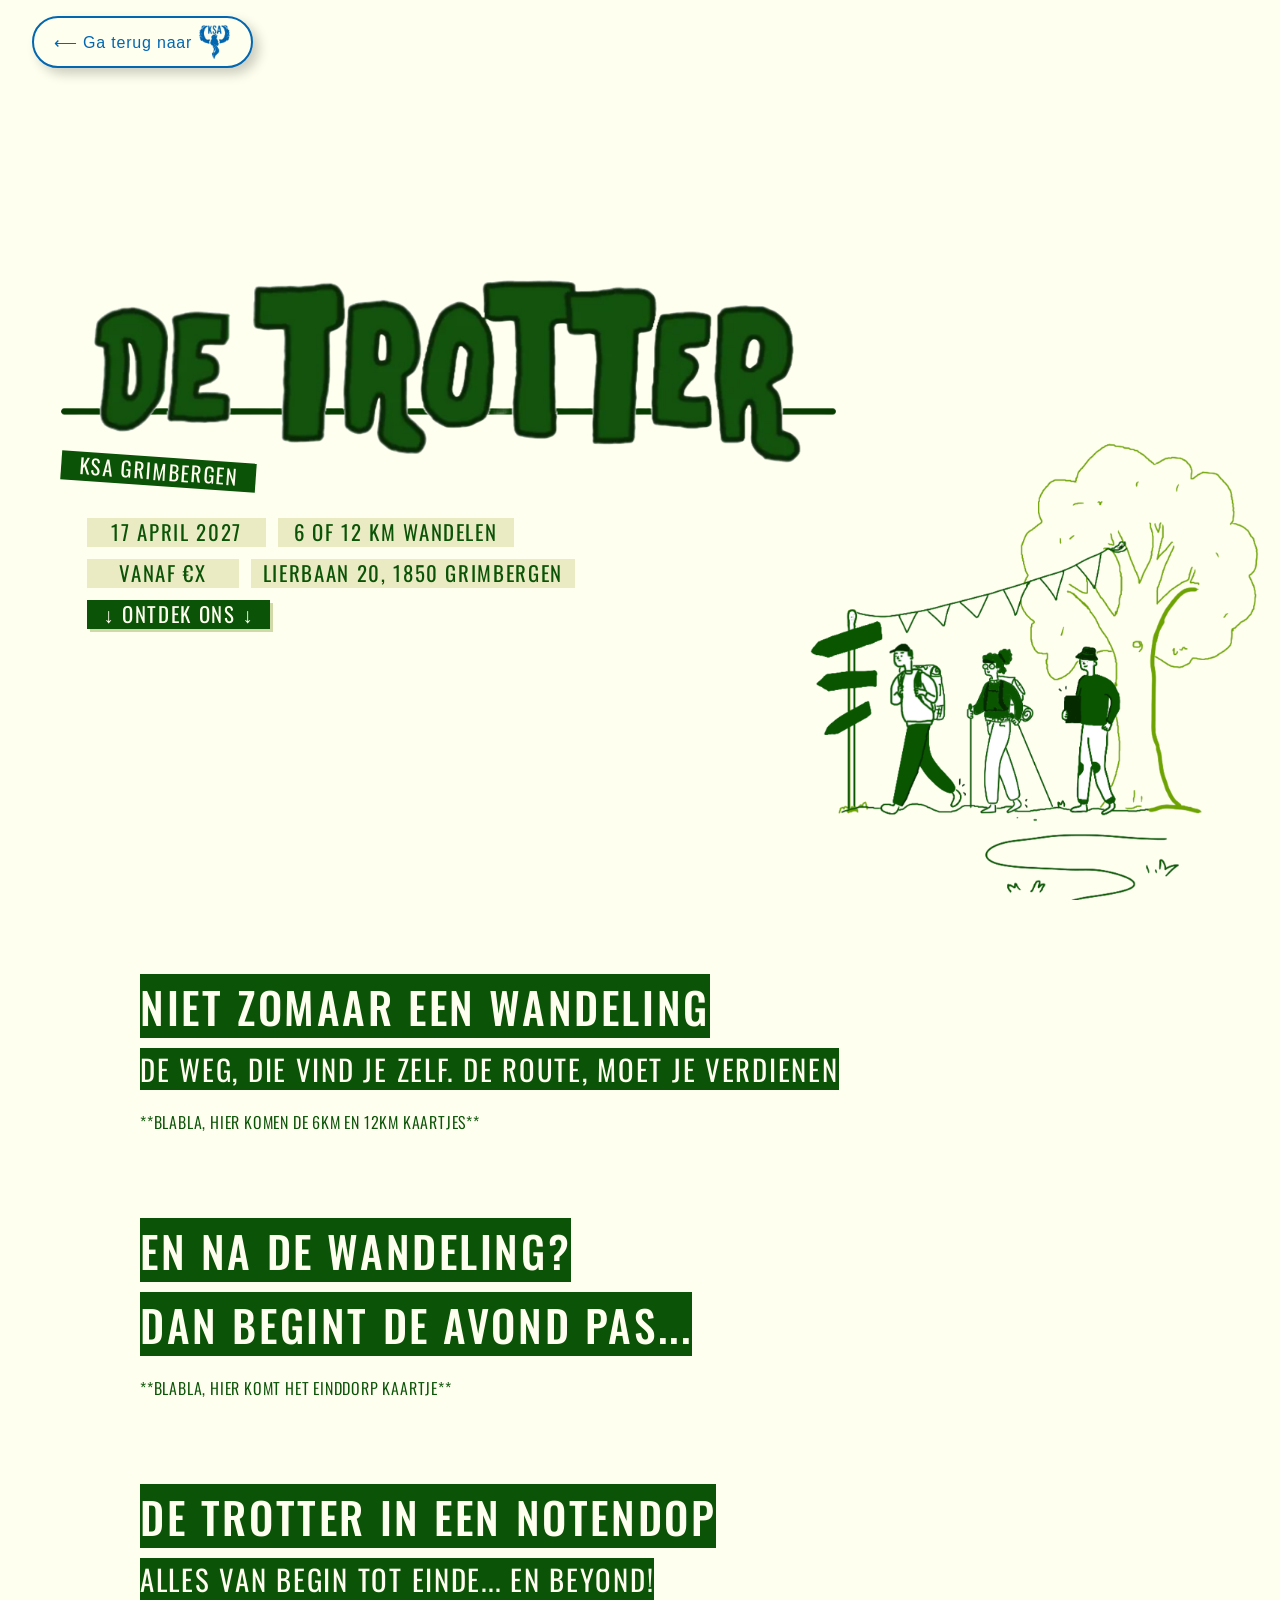
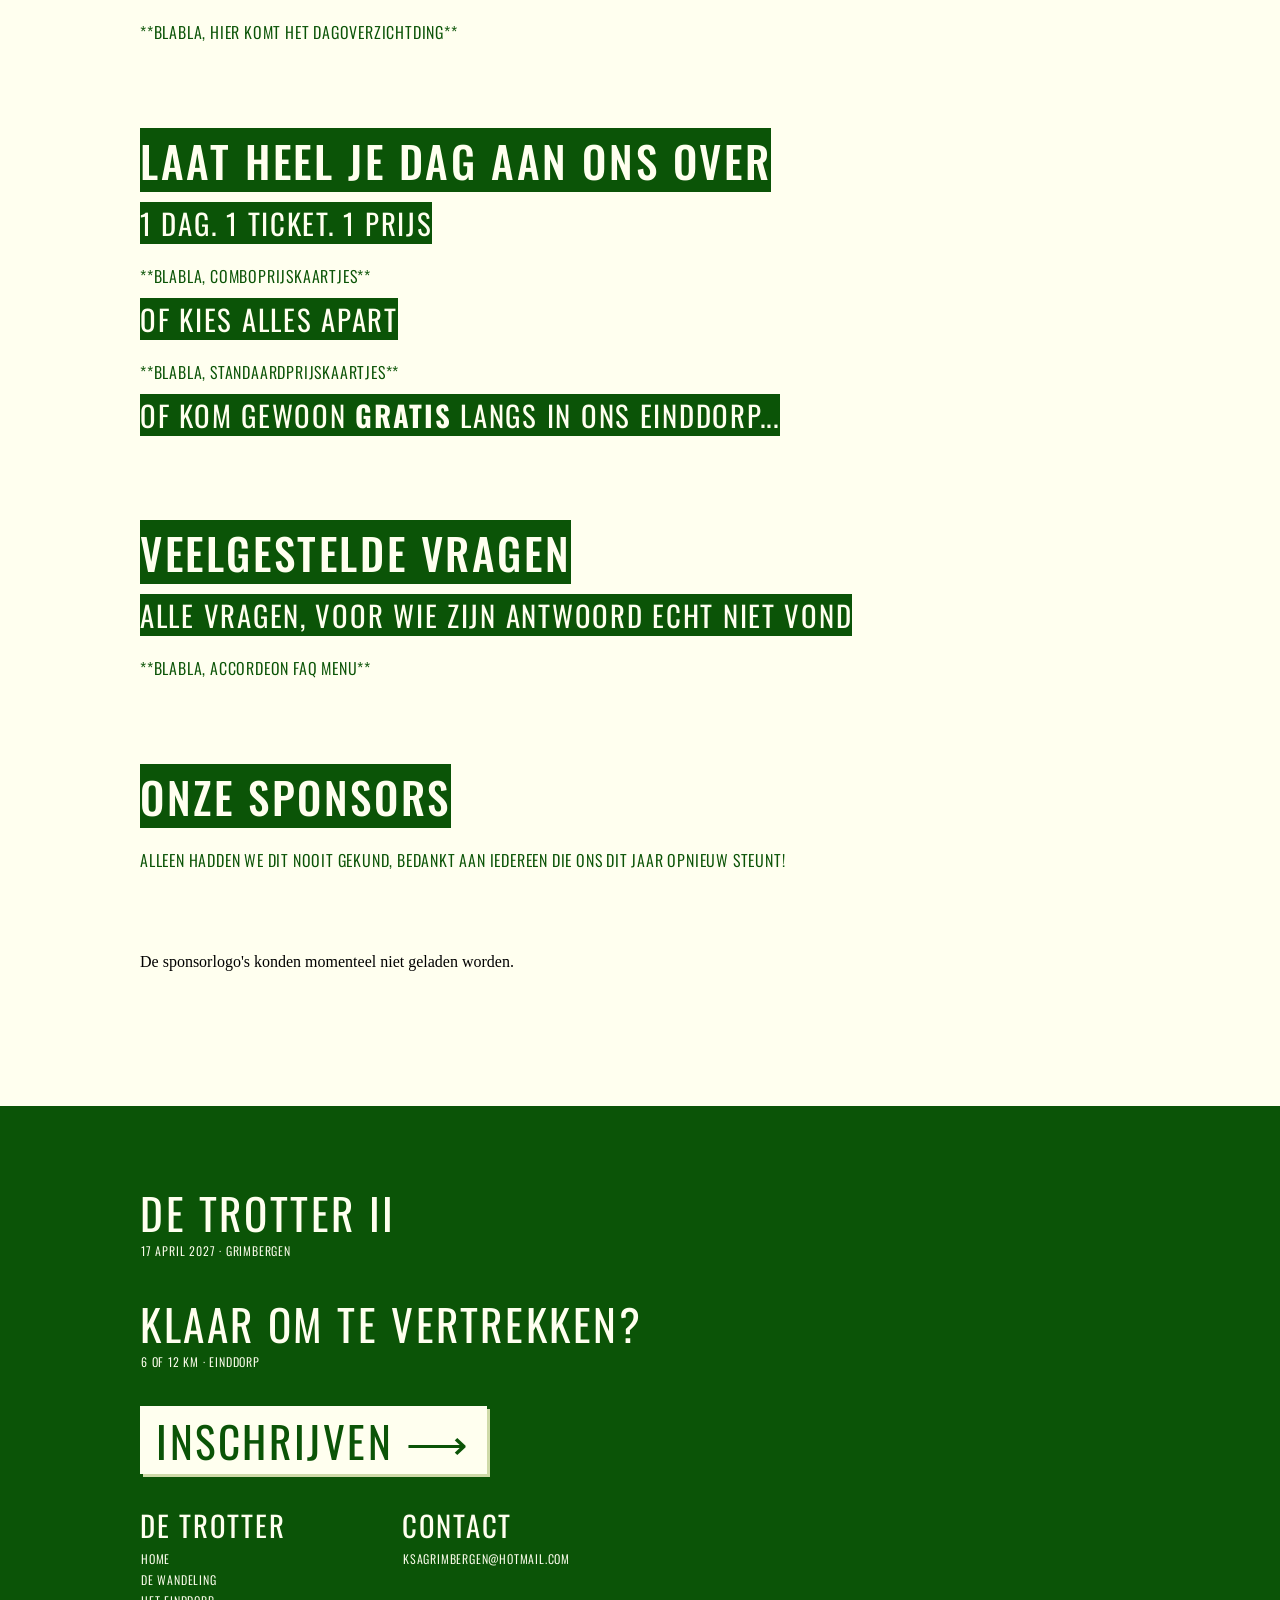
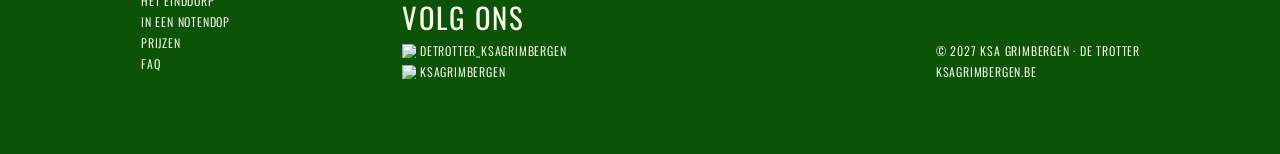
==== commit 4cc24e64: "Update home.html" ====
--- a/home.html
+++ b/home.html
@@ -11,14 +11,15 @@
 	<link rel="preconnect" href="https://fonts.gstatic.com" crossorigin>
 	<link href="https://fonts.googleapis.com/css2?family=Oswald:wght@200..700&display=swap" rel="stylesheet">
 
-	<link rel="stylesheet" href="styles.css?v=0.6.1">
-	<script src="script.js?v=0.6.0" defer></script>
+	<link rel="stylesheet" href="styles.css?v=0.6.5">
+	<script src="script.js?v=0.6.5" defer></script>
 </head>
 
 <body>
 	<a class="ksa_retour header" href="https://www.ksagrimbergen.be" data-track="ksa_retour">
 		<button class="ksa_retour header">
-			<p class="ksa_retour header">&#10229; Ga terug naar KSA Grimbergen</p>
+			<p class="ksa_retour header">&#10229; Ga terug naar </p>
+			<img class="ksa_retour logo" src="Afbeeldingen/Logo KSA Fenix.png" alt="">
 		</button>
 	</a>
 
@@ -83,11 +84,19 @@
     <h2 id="faq">Veelgestelde vragen</h2>
     <h4>Alle vragen, voor wie zijn antwoord echt niet vond</h4>
     <p>**blabla, accordeon FAQ menu**</p>
+		<div class="spacing"></div>
+
+		<h2>Onze Sponsors</h2>
+		<p>Alleen hadden we dit nooit gekund, bedankt aan iedereen die ons dit jaar opnieuw steunt!</p>
+		<div class="sponsorbalk" id="sponsorbalk">
+			<div class="sponsorachtergrond"></div>
+			<p class="sponsor-loading">Sponsors laden...</p>
+		</div>
 	</div>
 
 	<div class="footer" id="footer">
 		<div class="outer-container">
-			<h2 class="footer-title top">De Trotter</h2>
+			<h2 class="footer-title top">De Trotter II</h2>
 			<p class="s" style="margin-top: -12px">17 april 2027 &#8729; Grimbergen</p>
 
       <h2 class="footer-title">Klaar om te vertrekken?</h2>
--- a/styles.css
+++ b/styles.css
@@ -320,6 +320,31 @@
 	margin: 0 !important
 }
 
+.sponsorbalk {
+  display: flex;
+  align-items: center;
+  justify-content: left;
+  flex-wrap: wrap;
+  gap: 16px;
+	min-height: 160px;
+}
+
+.sponsorachtergrond {
+	position: relative;
+	width: 100vw;
+	height: 100%;
+	background-color: var(--fill-3);
+	z-index: 1;
+	visibility: hidden;
+}
+
+.sponsorbalk img {
+  height: 100px;
+  width: auto;
+  max-width: 300px;
+  object-fit: contain;
+}
+
 .footer{
 	position: relative;
 	width: 100vw;
@@ -458,10 +483,14 @@
 }
 
 button.ksa_retour.header {
+	display: grid;
+	grid-auto-flow: column;
+	column-gap: 6px;
+	align-items: center;
 	background-color: var(--fill-2);
 	border: solid 2px var(--accent-3);
 	border-radius: 40px;
-	padding: 10px 20px;
+	padding: 0 20px;
 	box-shadow: 6px 6px 12px rgba(0, 0, 0, 0.2);
 }
 
@@ -479,11 +508,21 @@
 	font-weight: 500;
 	text-transform: none;
 	color: var(--accent-3);
-	margin: 0;
+	margin: 10px 0;
 }
 
 button.ksa_retour.header:hover p{
 	color: var(--fill-2);
+}
+
+img.ksa_retour {
+	display: inline;
+	height: 36px;
+	margin: 6px 0;
+}
+
+button.ksa_retour.header:hover img{
+  filter: brightness(0) invert(1);
 }
 
 .cookie-banner {
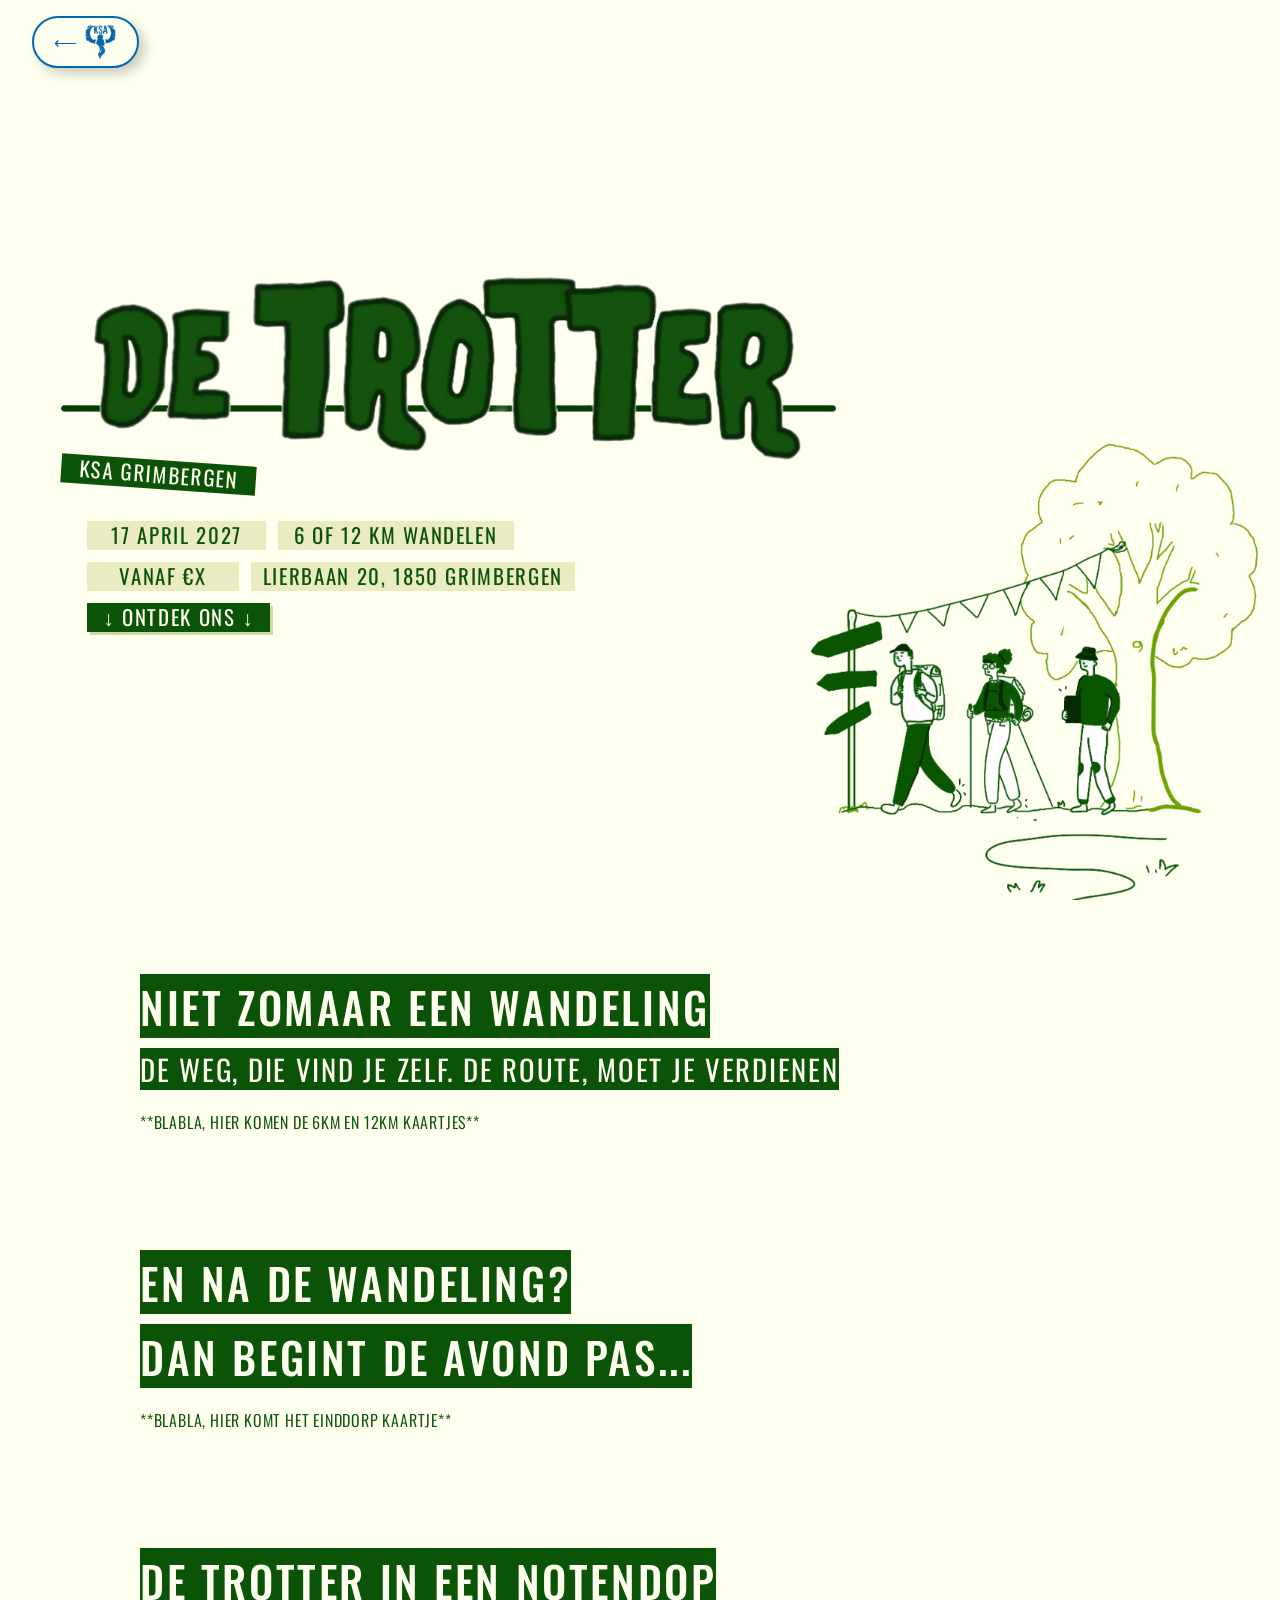
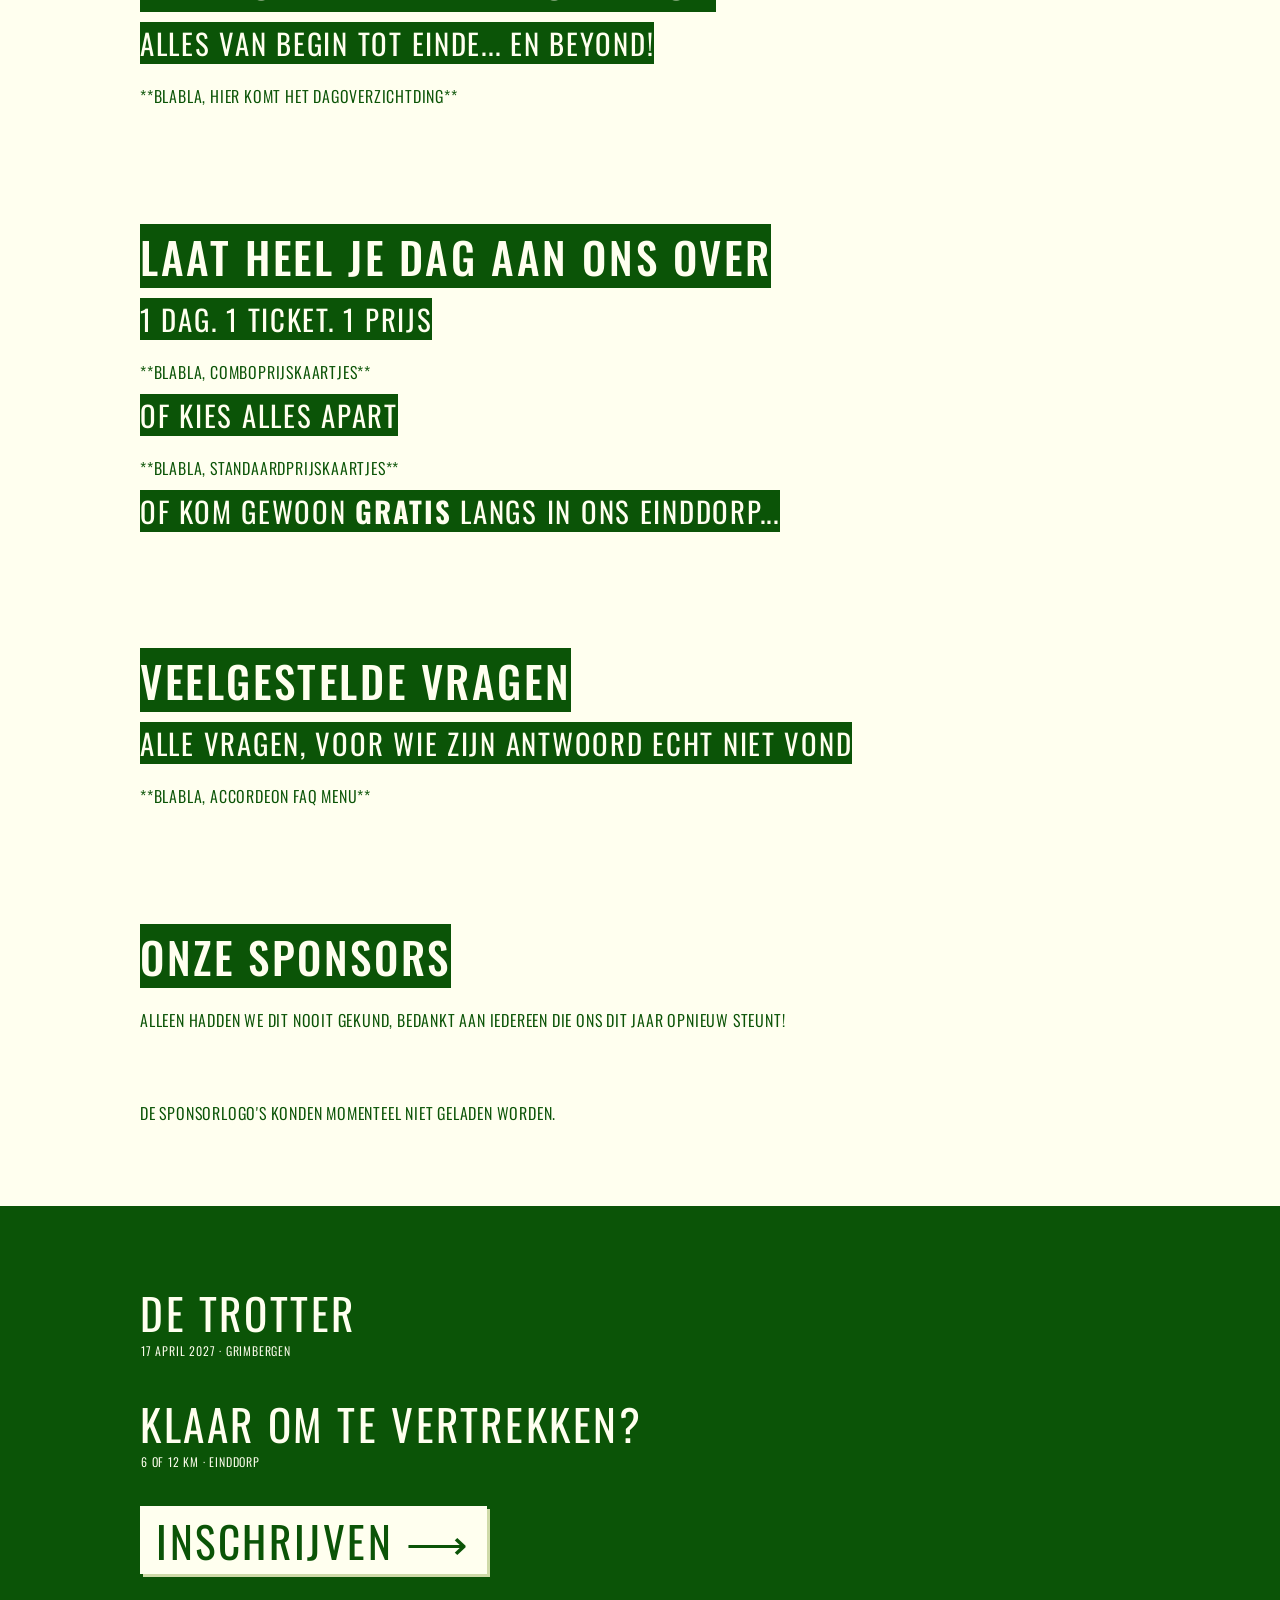
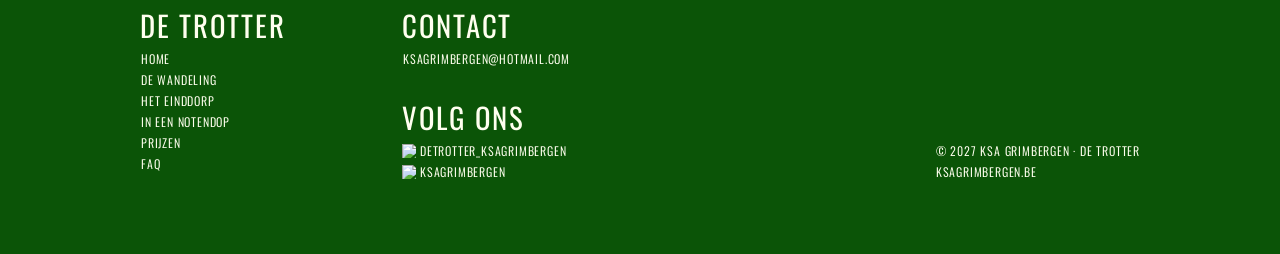
==== commit 7a6a23d6: "Update home.html" ====
--- a/home.html
+++ b/home.html
@@ -11,14 +11,14 @@
 	<link rel="preconnect" href="https://fonts.gstatic.com" crossorigin>
 	<link href="https://fonts.googleapis.com/css2?family=Oswald:wght@200..700&display=swap" rel="stylesheet">
 
-	<link rel="stylesheet" href="styles.css?v=0.6.5">
-	<script src="script.js?v=0.6.5" defer></script>
+	<link rel="stylesheet" href="styles.css?v=0.6.7">
+	<script src="script.js?v=0.6.7" defer></script>
 </head>
 
 <body>
 	<a class="ksa_retour header" href="https://www.ksagrimbergen.be" data-track="ksa_retour">
 		<button class="ksa_retour header">
-			<p class="ksa_retour header">&#10229; Ga terug naar </p>
+			<p class="ksa_retour header">&#10229; </p>
 			<img class="ksa_retour logo" src="Afbeeldingen/Logo KSA Fenix.png" alt="">
 		</button>
 	</a>
@@ -96,7 +96,7 @@
 
 	<div class="footer" id="footer">
 		<div class="outer-container">
-			<h2 class="footer-title top">De Trotter II</h2>
+			<h2 class="footer-title top">De Trotter</h2>
 			<p class="s" style="margin-top: -12px">17 april 2027 &#8729; Grimbergen</p>
 
       <h2 class="footer-title">Klaar om te vertrekken?</h2>
@@ -169,23 +169,5 @@
 			</div>
 		</div>
 	</div>
-
-	<div class="cookie-banner" id="cookie-banner" role="dialog" aria-labelledby="cookie-titel" aria-describedby="cookie-description" hidden>
-		<div class="cookie-banner_content">
-			<h3 class="cookie-titel" id="cookie-titel">Tijd voor cookies!</h3>
-			<p class="s" id="cookie-description">
-				Met jouw toestemming gebruiken we PostHog om websitebezoeken en interacties te meten en zo een betere ervaring te bieden aan iedereen.
-			</p>
-			<a href="privacy.html"><p class="s">Lees onze privacyverklaring &#10230;</p></a>
-			<div class="cookie-banner_actions">
-				<button class="cookie-accept" id="cookie-accept">
-					<h3>Alles aanvaarden</h3>
-				</button>
-				<button class="cookie-reject" id="cookie-reject">
-					<h3>Weigeren</h3>
-				</button>
-			</div>
-		</div>
-	</div>
 </body>
 </html>
--- a/styles.css
+++ b/styles.css
@@ -164,12 +164,12 @@
 
 .spacing {
 	width: 100%;
-	height: 64px;
+	height: 96px;
 }
 
 @media (max-width: 500px) {
 	.spacing {
-		height: 48px;
+		height: 54px;
 	}
 }
 
@@ -210,6 +210,7 @@
 @media (max-width: 800px) {
 	.hero-titel {
 		width: 100%;
+		margin-top: 64px;
 	}
 
 	.hero-text {
@@ -226,7 +227,7 @@
 .ksa-grimbergen {
 	rotate: 4deg;
 	padding: 2px 18px;
-	margin-top: -12px;
+	margin-top: -6px;
 	margin-right: 10%;
 	justify-self: right;
 	color: var(--fill-2);
@@ -326,7 +327,7 @@
   justify-content: left;
   flex-wrap: wrap;
   gap: 16px;
-	min-height: 160px;
+	min-height: 100px;
 }
 
 .sponsorachtergrond {
@@ -334,15 +335,22 @@
 	width: 100vw;
 	height: 100%;
 	background-color: var(--fill-3);
-	z-index: 1;
+	z-index: -1;
 	visibility: hidden;
 }
 
 .sponsorbalk img {
   height: 100px;
   width: auto;
-  max-width: 300px;
+  max-width: 200px;
   object-fit: contain;
+}
+
+@media (max-width: 500px) {
+	.sponsorbalk img {
+		height: 50px;
+		max-width: 100px;
+	}
 }
 
 .footer{
@@ -380,15 +388,119 @@
 	margin-top: 32px;
 	display: grid;
   grid-template-columns: 1fr 1fr 2fr;
-	grid-template-rows: 1fr 1fr; /*moet 1fr 1fr zijn bij finale*/
+	grid-template-rows: 1fr 1fr;
 	column-gap: 24px;
-	row-gap: 0;       /*moet 24px zijn bij finale versie*/
+	row-gap: 0;
 }
 
 h2.inschrijven {
 	color: var(--accent-1) !important;
 	background-color: var(--fill-2);
 	font-weight: 400;
+}
+
+.nav-menu {
+	grid-column: 1;
+	grid-row: 1 / 3;
+	margin-top: -12px;
+}
+
+.contact {
+	grid-column: 2;
+	grid-row: 1;
+	margin-top: -12px;
+}
+
+.volg-ons {
+	grid-column: 2;
+	grid-row: 2;
+	margin-top: -12px;
+}
+
+.footnote {
+	grid-column: 3;
+	grid-row: 2;
+	align-self: end;
+	justify-self: right;
+	justify-items: right;
+}
+
+@media (max-width: 1000px) {
+	.footer-container {
+		grid-template-columns: 1fr 1fr;
+		grid-template-rows: auto auto auto;
+	}
+
+	.footnote {
+		grid-column: 1 / 3;
+		grid-row: 3;
+		justify-self: left;
+		justify-items: left;
+	}
+}
+
+@media (max-width: 500px) {
+	.footer-container {
+		grid-template-columns: 1fr;
+		grid-template-rows: auto auto auto auto;
+		row-gap: 12px;
+	}	
+
+	.nav-menu, .contact, .volg-ons, .footnote{
+		grid-column: auto;
+		grid-row: auto;
+	}
+}
+
+a.ksa_retour.header {
+	position: fixed;
+	top: 16px;
+	left: 32px;
+	transition: opacity var(--trans-time-fast);
+	z-index: 999;
+}
+
+button.ksa_retour.header {
+	display: grid;
+	grid-auto-flow: column;
+	column-gap: 6px;
+	align-items: center;
+	background-color: var(--fill-2);
+	border: solid 2px var(--accent-3);
+	border-radius: 40px;
+	padding: 0 20px;
+	box-shadow: 6px 6px 12px rgba(0, 0, 0, 0.2);
+}
+
+button.ksa_retour.header:hover {
+	background-color: var(--accent-3);
+	transform: none;
+	box-shadow: 6px 6px 12px rgba(0, 0, 0, 0.2);
+}
+
+p.ksa_retour.header {
+	font-family: "Source Sans Pro", sans-serif;
+	font-style: normal;
+	font-size: var(--font-size-p);
+	letter-spacing: var(--letter-spacing-p);
+	font-weight: 500;
+	text-transform: none;
+	color: var(--accent-3);
+	margin: 10px 0;
+}
+
+button.ksa_retour.header:hover p{
+	color: var(--fill-2);
+}
+
+img.ksa_retour {
+	display: inline;
+	height: 36px;
+	margin: 6px 0;
+}
+
+button.ksa_retour.header:hover img{
+  filter: brightness(0) invert(1);
 }
 
 h2.inschrijven.header {
@@ -406,7 +518,7 @@
 	transform: scale(0.6);
 	box-shadow: 6px 6px 12px rgba(0, 0, 0, 0.2);
 	transition: opacity var(--trans-time-fast);
-	z-index: 999;
+	z-index: 998;
 }
 
 .inschrijven-a.header.is-visible {
@@ -417,167 +529,3 @@
 h2.inschrijven::before, h2.inschrijven::after {
 	margin-bottom: 0;
 }
-
-.nav-menu {
-	/*display: none;		/*moet bij finale weg*/
-
-	grid-column: 1;		/*moet wel bij finale*/
-	grid-row: 1 / 3;
-/**/
-	margin-top: -12px;
-}
-
-.contact {
-	grid-column: 2;   /*finale: moet 1 zijn*/
-	grid-row: 1;      /*finale: moet 2 zijn*/
-	margin-top: -12px;
-}
-
-.volg-ons {
-	grid-column: 2;
-	grid-row: 2;
-	margin-top: -12px;
-}
-
-.footnote {
-	grid-column: 3;
-	grid-row: 2;
-	align-self: end;
-	justify-self: right;
-	justify-items: right;
-}
-
-@media (max-width: 1000px) {
-	.footer-container {
-		grid-template-columns: 1fr 1fr;
-		grid-template-rows: auto auto auto;
-	}
-
-	.footnote {
-		grid-column: 1 / 3;
-		grid-row: 3;
-		justify-self: left;
-		justify-items: left;
-	}
-}
-
-@media (max-width: 500px) {
-	.footer-container {
-		grid-template-columns: 1fr;
-		grid-template-rows: auto auto auto auto;
-		row-gap: 12px;
-	}	
-
-	.nav-menu, .contact, .volg-ons, .footnote{
-		grid-column: auto;
-		grid-row: auto;
-	}
-}
-
-a.ksa_retour.header {
-	position: fixed;
-	top: 16px;
-	left: 32px;
-	transition: opacity var(--trans-time-fast);
-	z-index: 999;
-}
-
-button.ksa_retour.header {
-	display: grid;
-	grid-auto-flow: column;
-	column-gap: 6px;
-	align-items: center;
-	background-color: var(--fill-2);
-	border: solid 2px var(--accent-3);
-	border-radius: 40px;
-	padding: 0 20px;
-	box-shadow: 6px 6px 12px rgba(0, 0, 0, 0.2);
-}
-
-button.ksa_retour.header:hover {
-	background-color: var(--accent-3);
-	transform: none;
-	box-shadow: 6px 6px 12px rgba(0, 0, 0, 0.2);
-}
-
-p.ksa_retour.header {
-	font-family: "Source Sans Pro", sans-serif;
-	font-style: normal;
-	font-size: var(--font-size-p);
-	letter-spacing: var(--letter-spacing-p);
-	font-weight: 500;
-	text-transform: none;
-	color: var(--accent-3);
-	margin: 10px 0;
-}
-
-button.ksa_retour.header:hover p{
-	color: var(--fill-2);
-}
-
-img.ksa_retour {
-	display: inline;
-	height: 36px;
-	margin: 6px 0;
-}
-
-button.ksa_retour.header:hover img{
-  filter: brightness(0) invert(1);
-}
-
-.cookie-banner {
-	position: fixed;
-	z-index: 999;
-	right: 32px;
-	bottom: 16px;
-	width: min(calc(100vw - 2*32px), 400px);
-	display: flex;
-	justify-content: center;
-	box-shadow: 6px 6px 12px rgba(0, 0, 0, 0.15);
-}
-
-.cookie-banner[hidden] {
-	display: none;
-	pointer-events: none;
-}
-
-.cookie-banner_content {
-	padding: 16px 24px;
-	background-color: var(--accent-1);
-	color: var(--fill-2);
-}
-
-.cookie-banner h2, .cookie-banner h3 {
-	background-color: transparent;
-	color: var(--fill-2);
-}
-
-.cookie-titel {
-	transform: scale(1.20);
-	transform-origin: left bottom;
-	margin-top: 8px;
-}
-
-.cookie-banner p {
-	margin-top: 12px;
-	color: var(--fill-2);
-}
-
-.cookie-banner_actions {
-	display: flex;
-	flex-wrap: wrap;
-	gap: 12px;
-	margin-top: 16px;
-}
-
-.cookie-banner button.cookie-accept {
-	background-color: var(--fill-2);
-}
-
-.cookie-banner button.cookie-accept h3 {
-	color: var(--accent-1);
-}
-
-.cookie-banner button.cookie-reject {
-	border: 1px solid var(--accent-2)
-}
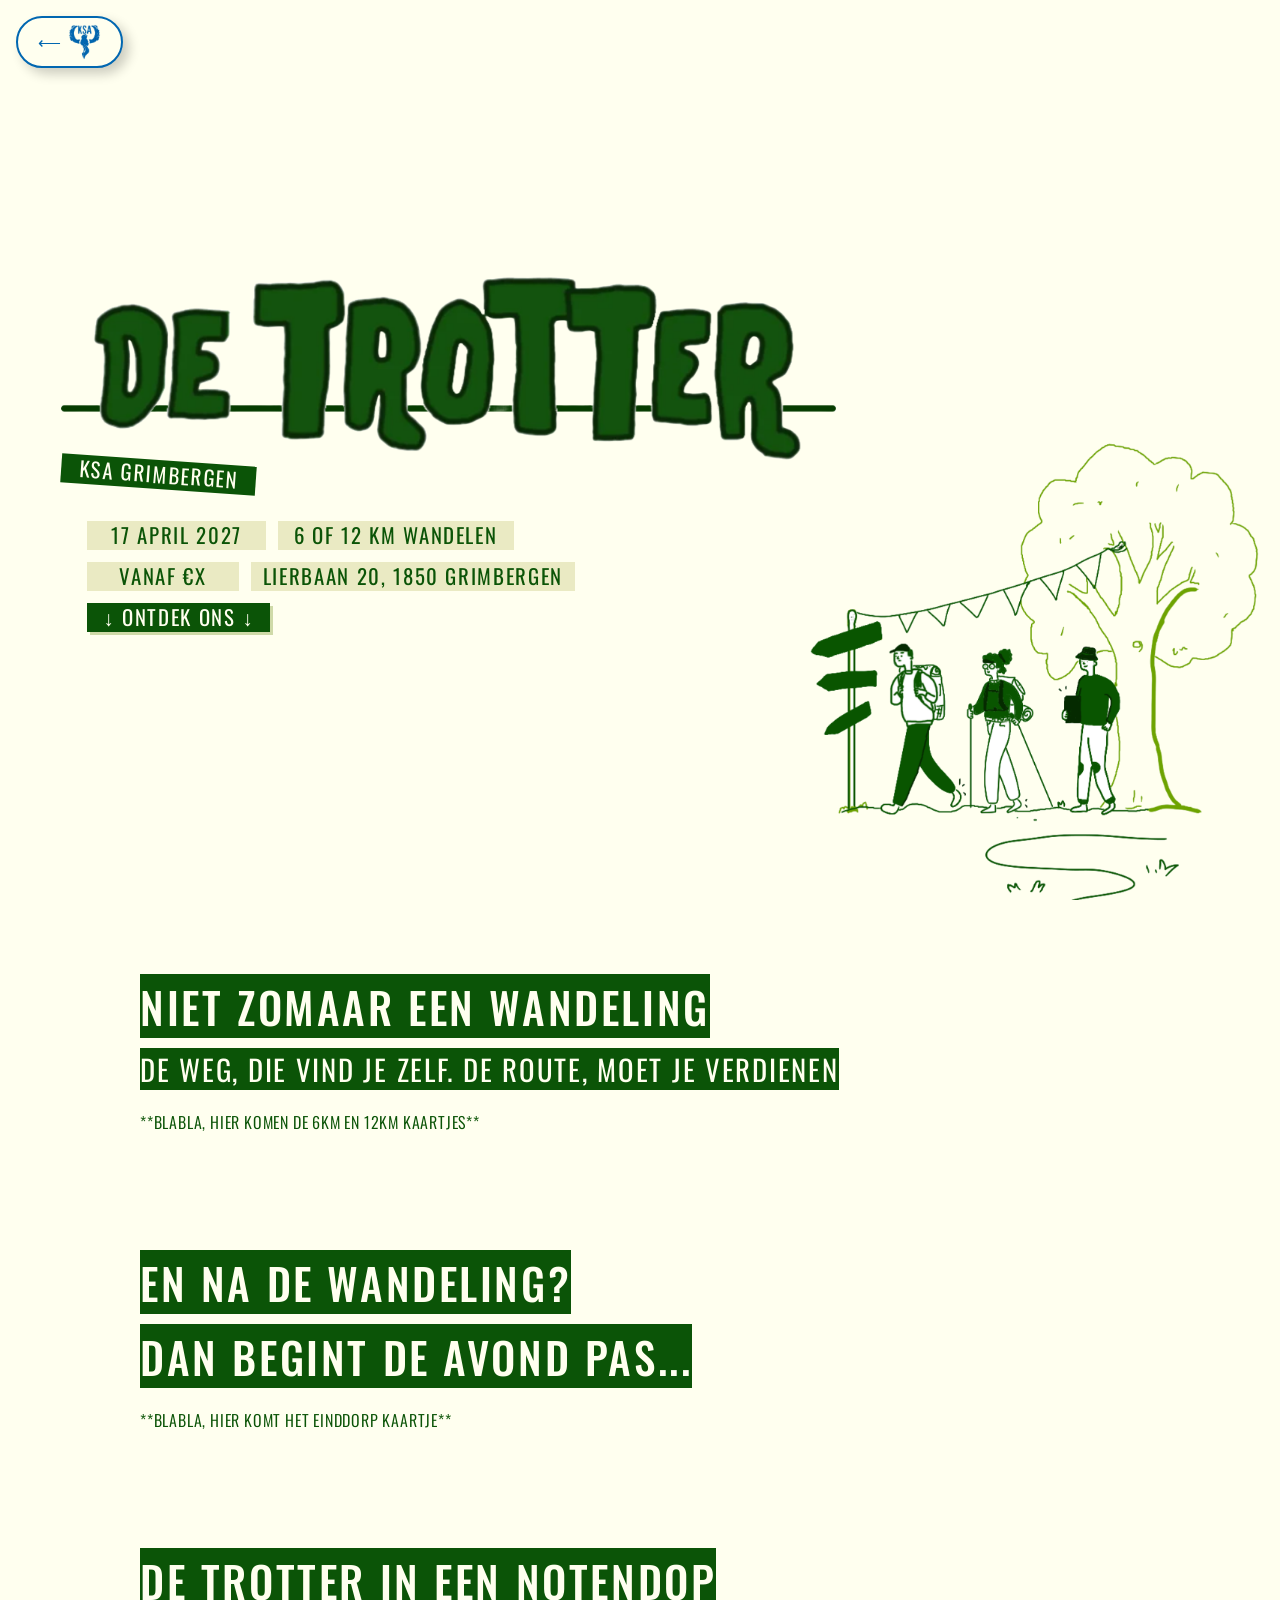
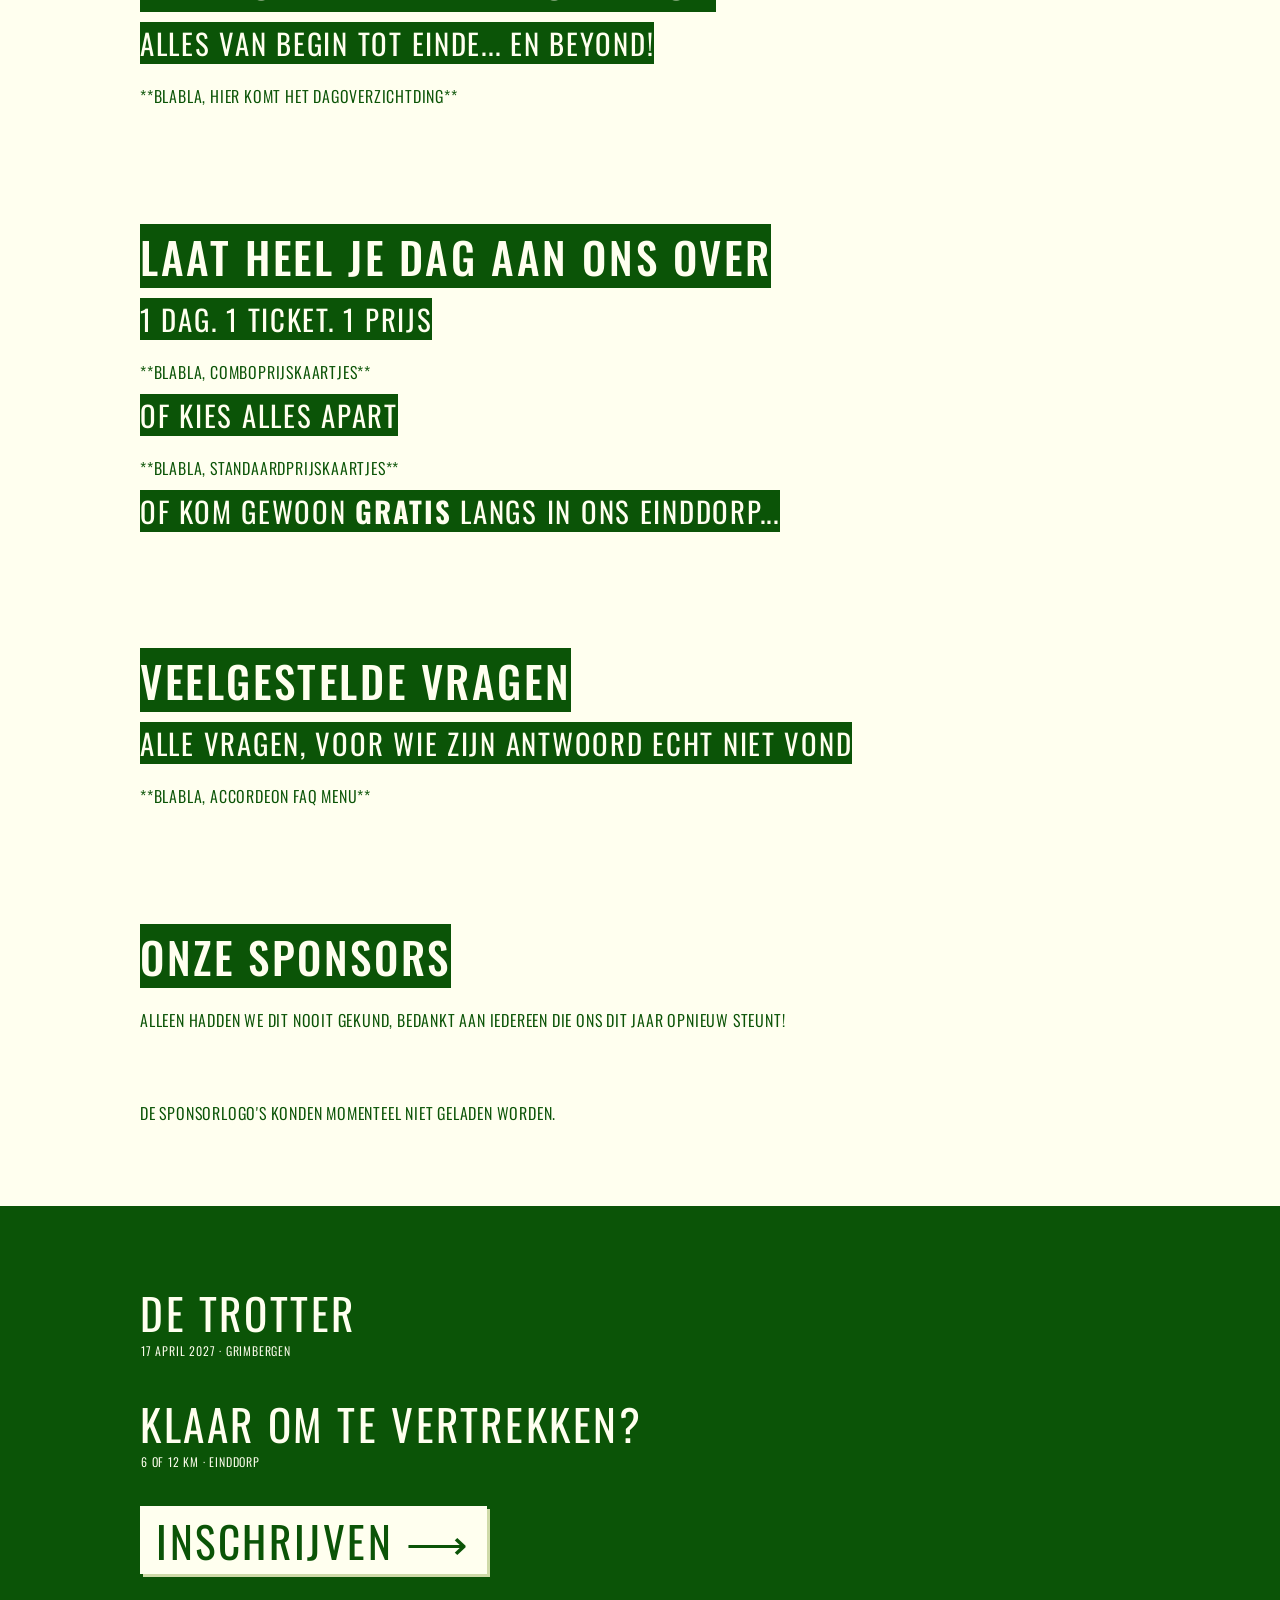
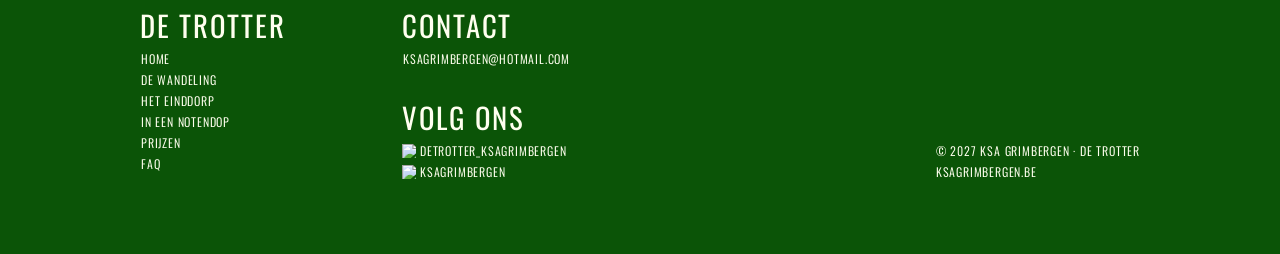
==== commit d642f7a0: "Update home.html" ====
--- a/home.html
+++ b/home.html
@@ -11,7 +11,7 @@
 	<link rel="preconnect" href="https://fonts.gstatic.com" crossorigin>
 	<link href="https://fonts.googleapis.com/css2?family=Oswald:wght@200..700&display=swap" rel="stylesheet">
 
-	<link rel="stylesheet" href="styles.css?v=0.6.7">
+	<link rel="stylesheet" href="styles.css?v=0.6.8">
 	<script src="script.js?v=0.6.7" defer></script>
 </head>
 
--- a/styles.css
+++ b/styles.css
@@ -455,7 +455,7 @@
 a.ksa_retour.header {
 	position: fixed;
 	top: 16px;
-	left: 32px;
+	left: 16px;
 	transition: opacity var(--trans-time-fast);
 	z-index: 999;
 }
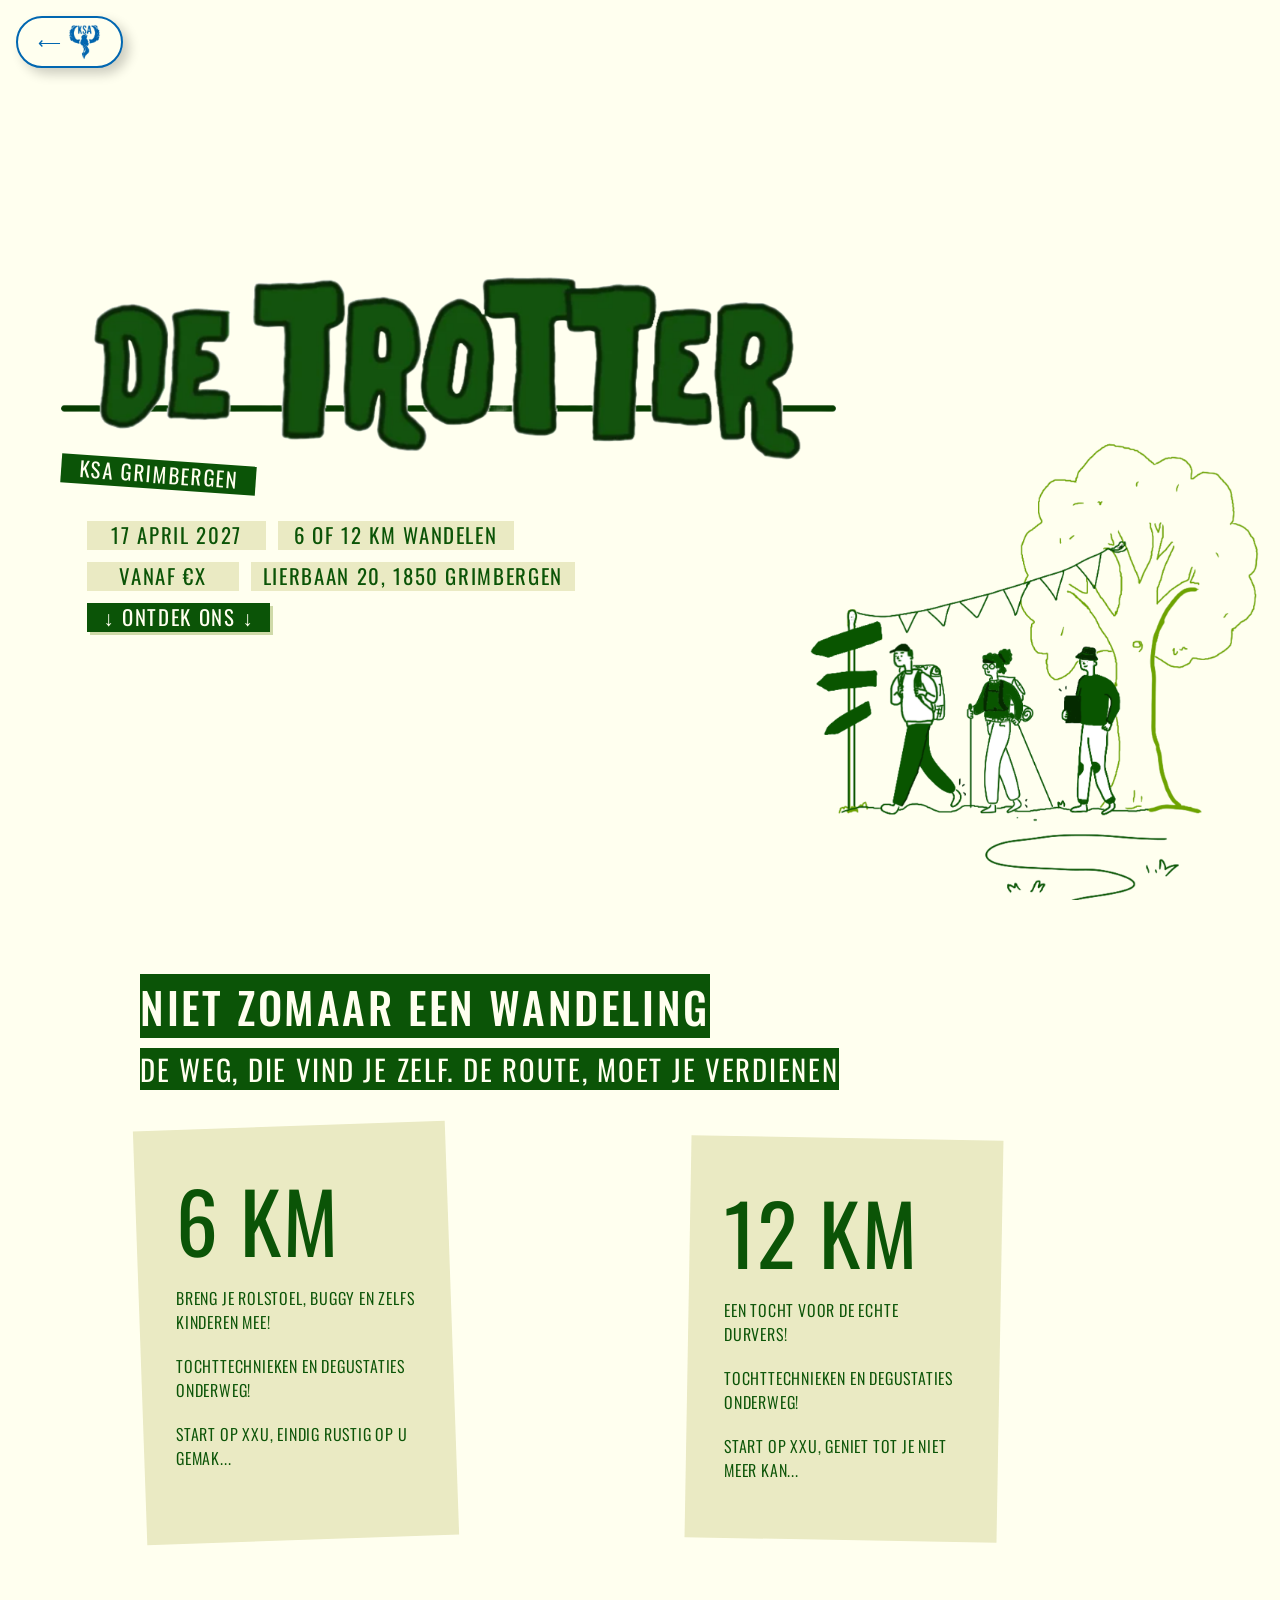
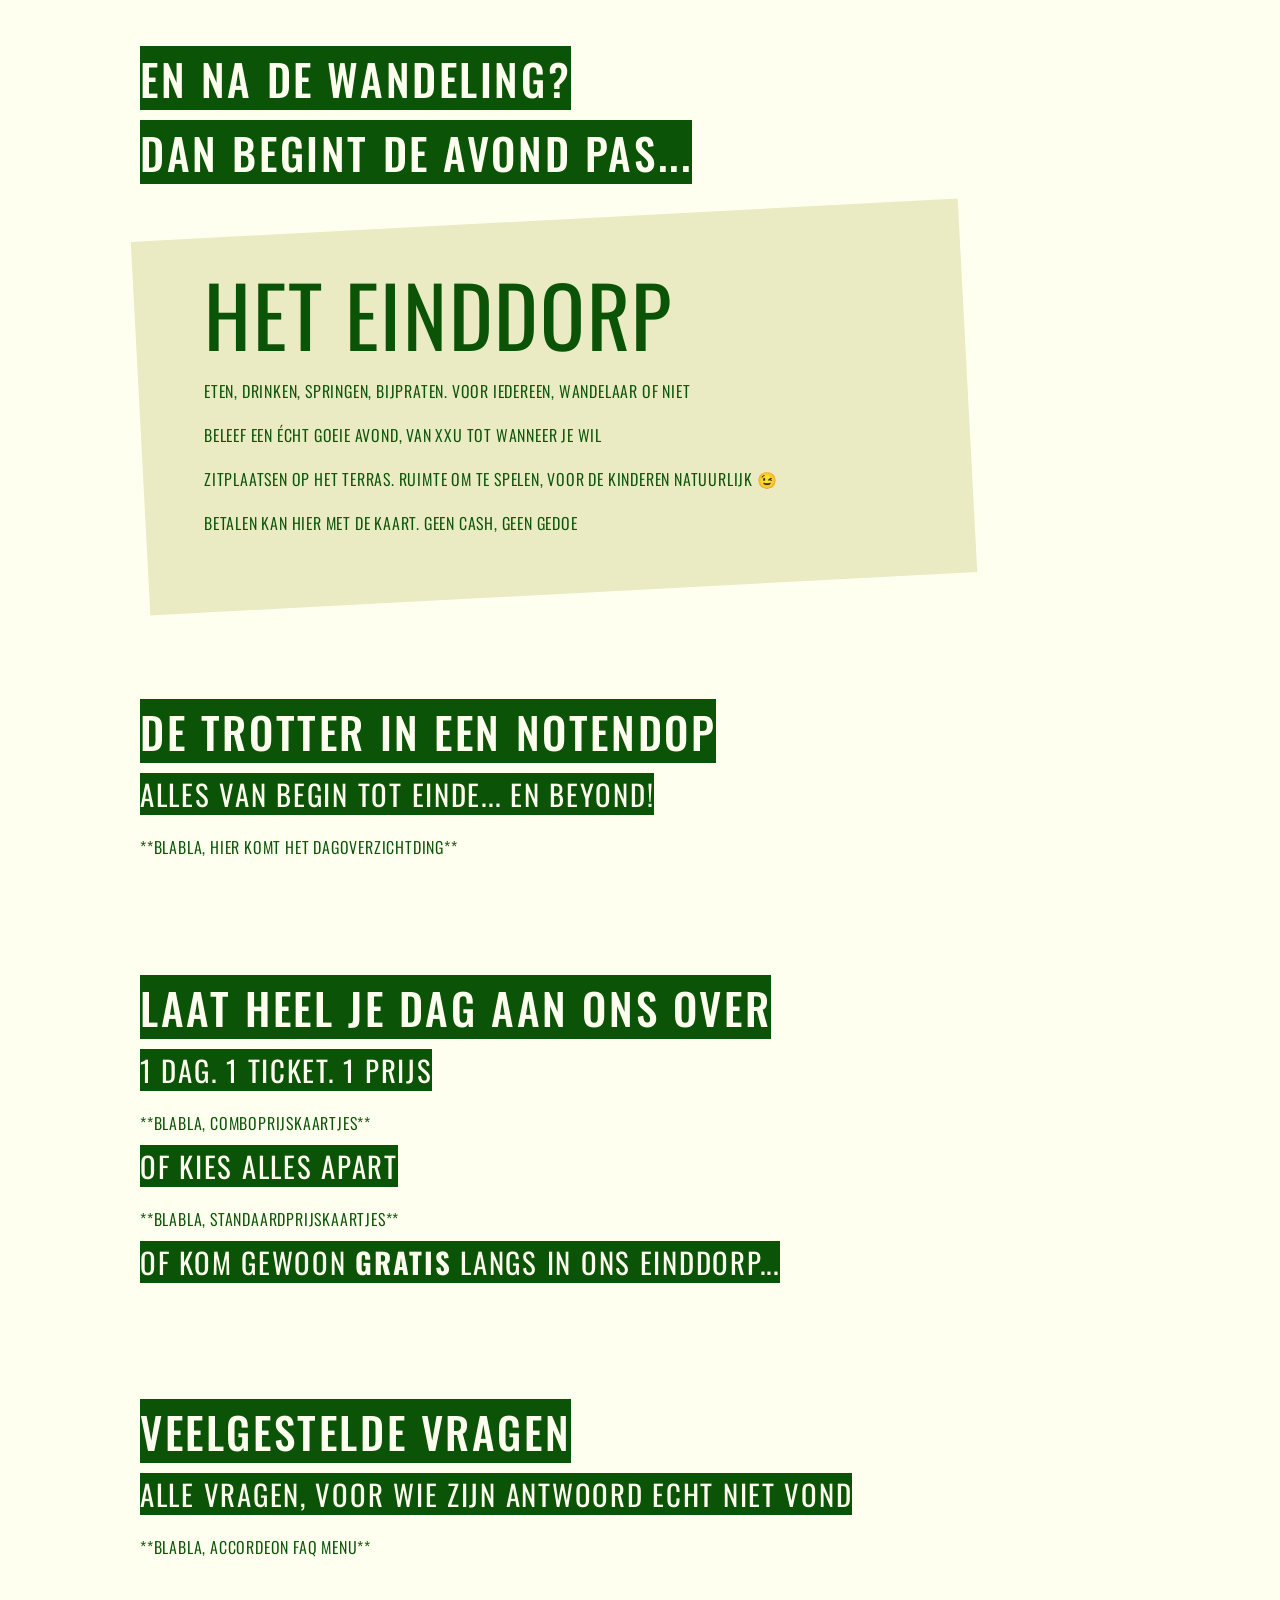
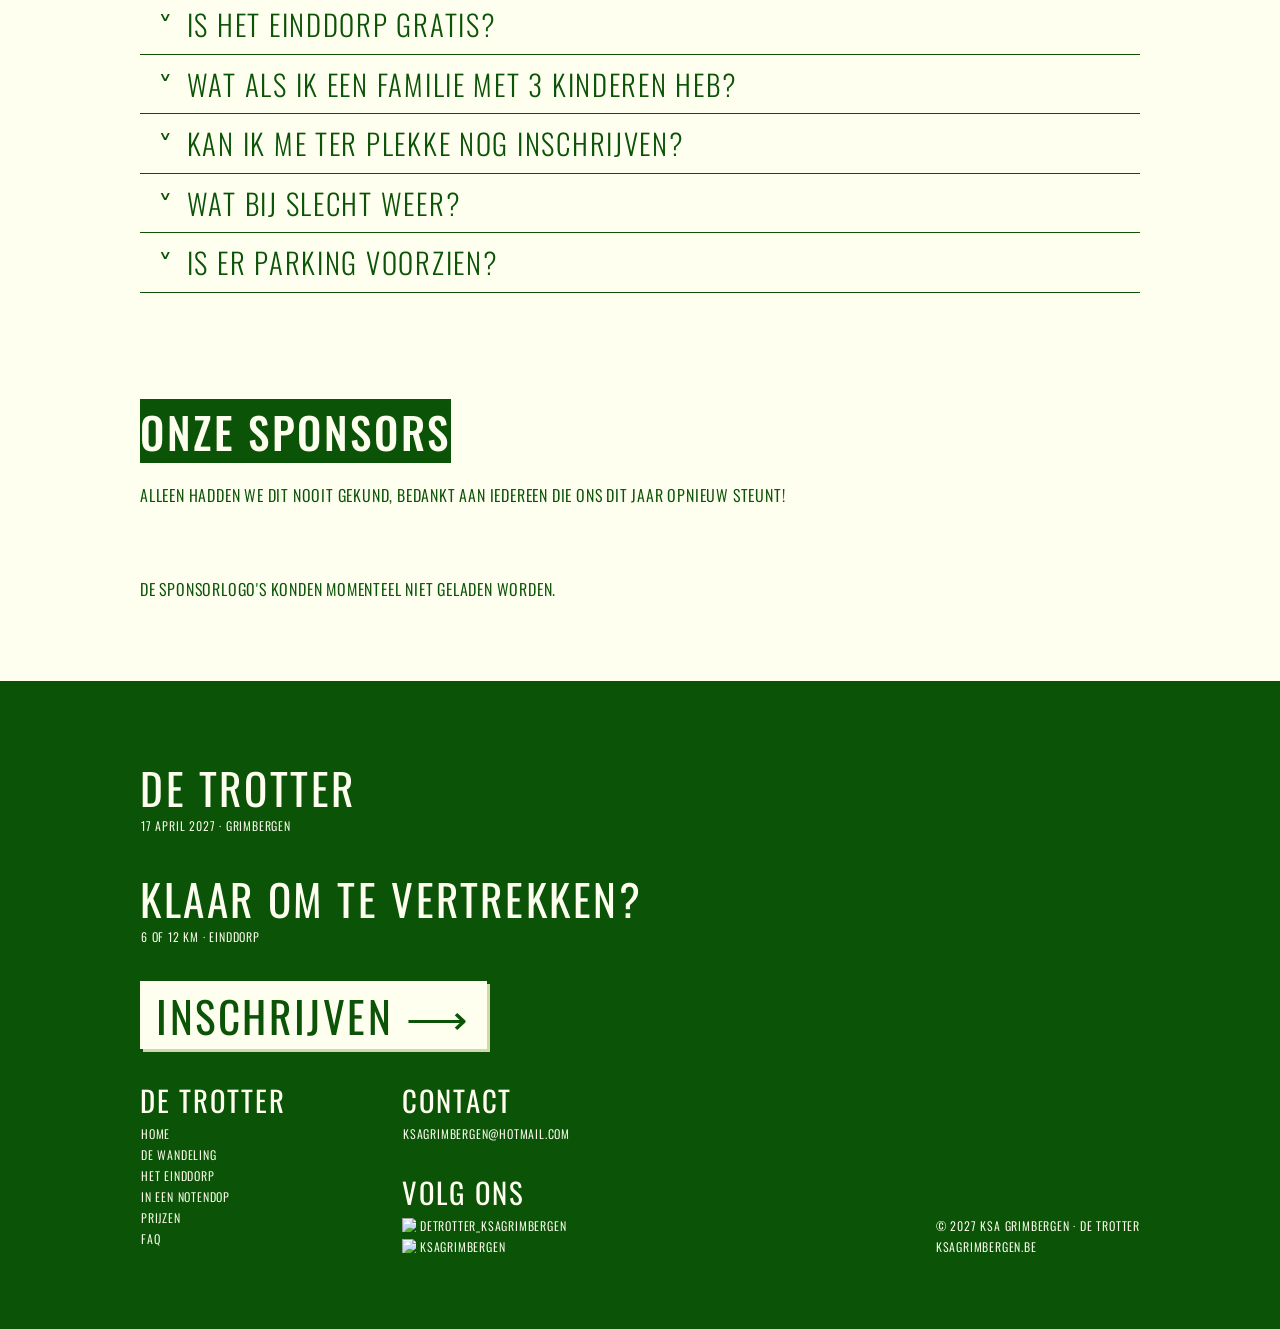
==== commit f035d995: "Update home.html" ====
--- a/home.html
+++ b/home.html
@@ -11,8 +11,8 @@
 	<link rel="preconnect" href="https://fonts.gstatic.com" crossorigin>
 	<link href="https://fonts.googleapis.com/css2?family=Oswald:wght@200..700&display=swap" rel="stylesheet">
 
-	<link rel="stylesheet" href="styles.css?v=0.6.8">
-	<script src="script.js?v=0.6.7" defer></script>
+	<link rel="stylesheet" href="styles.css?v=0.7.0">
+	<script src="script.js?v=0.7.0" defer></script>
 </head>
 
 <body>
@@ -59,13 +59,34 @@
 	<div class="outer-container">
 		<h2 id="wandeling">Niet zomaar een wandeling</h2>
 		<h4>De weg, die vind je zelf. De route, moet je verdienen</h4>
-    <p>**blabla, hier komen de 6km en 12km kaartjes**</p>
-		<div class="wandeling"></div>
+		<div class="wandeling">
+			<div class="korte-tocht-kaart">
+				<div class="kaart-achtergrond"></div>
+				<h1>6 KM</h1>
+				<p>Breng je rolstoel, buggy en zelfs kinderen mee!</p>
+				<p>Tochttechnieken en degustaties onderweg!</p>
+				<p>Start op XXu, eindig rustig op u gemak...</p>
+			</div>
+			<div class="lange-tocht-kaart">
+				<div class="kaart-achtergrond"></div>
+				<h1>12 KM</h1>
+				<p>Een tocht voor de echte durvers!</p>
+				<p>Tochttechnieken en degustaties onderweg!</p>
+				<p>Start op XXu, geniet tot je niet meer kan...</p>
+			</div>
+		</div>
 		<div class="spacing"></div>
 
 		<h2 id="einddorp">En na de wandeling?</h2>
     <h2>Dan begint de avond pas...</h2>
-		<p>**blabla, hier komt het einddorp kaartje**</p>
+		<div class="einddorp-kaart">
+			<div class="kaart-achtergrond"></div>
+			<h1>Het Einddorp</h1>
+			<p>Eten, drinken, springen, bijpraten. Voor iedereen, wandelaar of niet</p>
+			<p>Beleef een écht goeie avond, van XXu tot wanneer je wil</p>
+			<p>Zitplaatsen op het terras. Ruimte om te spelen, voor de kinderen natuurlijk &#128521;</p>
+			<p>Betalen kan hier met de kaart. Geen cash, geen gedoe</p>
+		</div>
 		<div class="spacing"></div>
 
     <h2 id="planning">De trotter in een notendop</h2>
@@ -84,6 +105,42 @@
     <h2 id="faq">Veelgestelde vragen</h2>
     <h4>Alle vragen, voor wie zijn antwoord echt niet vond</h4>
     <p>**blabla, accordeon FAQ menu**</p>
+		<div class="faq-lijst">
+        <details class="faq-item">
+            <summary>Is het einddorp gratis?</summary>
+            <div class="faq-antwoord">
+                <p>[Vul hier het antwoord in.]</p>
+            </div>
+        </details>
+
+        <details class="faq-item">
+            <summary>Wat als ik een familie met 3 kinderen heb?</summary>
+            <div class="faq-antwoord">
+                <p>[Vul hier het antwoord in.]</p>
+            </div>
+        </details>
+
+        <details class="faq-item">
+            <summary>Kan ik me ter plekke nog inschrijven?</summary>
+            <div class="faq-antwoord">
+                <p>[Vul hier het antwoord in.]</p>
+            </div>
+        </details>
+
+        <details class="faq-item">
+            <summary>Wat bij slecht weer?</summary>
+            <div class="faq-antwoord">
+                <p>[Vul hier het antwoord in.]</p>
+            </div>
+        </details>
+
+        <details class="faq-item">
+            <summary>Is er parking voorzien?</summary>
+            <div class="faq-antwoord">
+                <p>[Vul hier het antwoord in.]</p>
+            </div>
+        </details>
+    </div>
 		<div class="spacing"></div>
 
 		<h2>Onze Sponsors</h2>
--- a/styles.css
+++ b/styles.css
@@ -27,7 +27,7 @@
   --font-size-h4: clamp(1.3rem, 4vw, 1.8rem);
   --font-size-h3: clamp(1.1rem, 2.4vw, 1.3rem);
   --font-size-h2: clamp(1.9rem, 5vw, 2.7rem);
-  --font-size-h1: clamp(3rem, 8vw, 5rem);
+  --font-size-h1: clamp(3.8rem, 10vw, 5.2rem);
 
   /* Letter spacing */
   --letter-spacing-s: 0.03rem;
@@ -37,7 +37,7 @@
   --letter-spacing-h4: 0.06em;
   --letter-spacing-h3: 0.08em;
   --letter-spacing-h2: 0.06em;
-  --letter-spacing-h1: 0.02rem;
+  --letter-spacing-h1: 0.02em;
 
   /* Line heights */
   --line-height-s: 1.4;
@@ -72,10 +72,24 @@
 	display: block;
 }
 
+h1 {
+	display: block;
+  width: fit-content;
+  font-family: 'Oswald', sans-serif;
+  font-weight: 400;
+  font-size: var(--font-size-h1);
+  letter-spacing: var(--letter-spacing-h1);
+  line-height: var(--line-height-h1);
+	margin: 0;
+  color: var(--accent-1);
+  text-transform: uppercase;
+	justify-self: center;
+}
+
 h2 {
 	display: inline;
 	width: fit-content;
-	font-family: 'Oswald';
+	font-family: 'Oswald', sans-serif;
 	font-weight: 500;
 	font-size: var(--font-size-h2);
 	letter-spacing: var(--letter-spacing-h2);
@@ -101,7 +115,7 @@
 h4, button, #days, #hours, #minutes {
 	display: inline;
 	width: fit-content;
-	font-family: 'Oswald';
+	font-family: 'Oswald', sans-serif;
 	font-weight: 400;
 	font-size: var(--font-size-h4);
 	letter-spacing: var(--letter-spacing-h4);
@@ -140,7 +154,7 @@
 p {
 	display: block;
 	width: fit-content;
-	font-family: 'Oswald';
+	font-family: 'Oswald', sans-serif;
 	font-weight: 350;
 	font-size: var(--font-size-p);
 	letter-spacing: var(--letter-spacing-p);
@@ -306,7 +320,124 @@
 }
 
 #start, #home, #wandeling, #einddorp, #planning, #prijzen, #faq {
-	scroll-margin-top: 100px;
+	scroll-margin-top: 80px;
+}
+
+.wandeling {
+	display: grid;
+	justify-self: center;
+	grid-template-columns: 1fr 1fr;
+	column-gap: 96px;
+	row-gap: 36px;
+	margin-top: 36px;
+}
+
+.korte-tocht-kaart,.lange-tocht-kaart {
+	position: relative;
+	padding: 48px 36px;
+	max-width: 240px;
+} 
+
+.kaart-achtergrond {
+	position: absolute;
+	inset: 0 0 0 0;
+	background-color: var(--fill-3);
+	z-index: -1;
+}
+
+.korte-tocht-kaart .kaart-achtergrond {
+	transform: rotate(-2deg);
+}
+
+.lange-tocht-kaart .kaart-achtergrond {
+	transform: rotate(1deg);
+}
+
+.lange-tocht-kaart {
+	margin-top: 12px;
+}
+
+.einddorp-kaart {
+	position: relative;
+	justify-self: center;
+	margin-top: 36px;
+	padding: 48px 64px;
+	max-width: 700px;
+}
+
+.einddorp-kaart .kaart-achtergrond {
+	transform: rotate(-3deg);
+}
+
+@media (max-width: 800px) {
+	.wandeling {
+		grid-template-columns: 1fr;
+	}
+
+	.korte-tocht-kaart, .lange-tocht-kaart {
+		padding: 24px 18px;
+	}
+
+	.einddorp-kaart {
+		padding: 24px 32px;
+	}
+}
+
+/*Hier komt alles tussen einddorp en faq*/
+
+
+
+.faq-lijst {
+	margin-top: 36px;
+}
+
+.faq-item {
+	border-bottom: 1px solid var(--accent-1);
+}
+
+.faq-item summary {
+	padding: 12px 6px;
+	cursor: pointer;
+	list-style: none;
+	color: var(--accent-1);
+	font-family: 'Oswald', sans-serif;
+	font-size: var(--font-size-h4);
+	letter-spacing: var(--letter-spacing-h4);
+	line-height: var(--line-height-h4);
+	font-weight: 300;
+	text-transform: uppercase;
+}
+
+.faq-item summary::-webkit-details-marker {
+  display: none;
+}
+
+.faq-item summary::before {
+	content: "˅";
+	display: inline-block;
+	margin: 0 12px;
+	transition: var(--trans-time-med);
+}
+
+.faq-item[open] summary::before {
+	transform: rotate(180deg);
+}
+
+.faq-antwoord {
+	display: grid;
+	grid-template-rows: 0fr;
+	transition: grid-template-rows 0.3s ease;
+	padding: 4px 4px 12px 48px;
+}
+
+.faq-item[open] .faq-antwoord {
+	grid-template-columns: 1fr;
+}
+
+.faq-antwoord p {
+	overflow: hidden;
+	min-height: 0;
+	margin: 0;
 }
 
 .volg-ons a {
@@ -326,7 +457,7 @@
   align-items: center;
   justify-content: left;
   flex-wrap: wrap;
-  gap: 16px;
+  gap: 24px;
 	min-height: 100px;
 }
 
@@ -340,16 +471,20 @@
 }
 
 .sponsorbalk img {
-  height: 100px;
+  height: 92px;
   width: auto;
-  max-width: 200px;
+  max-width: 184px;
   object-fit: contain;
 }
 
 @media (max-width: 500px) {
+	.sponsorbalk {
+		gap: 16px;
+	}
+
 	.sponsorbalk img {
-		height: 50px;
-		max-width: 100px;
+		height: 48px;
+		max-width: 92px;
 	}
 }
 
